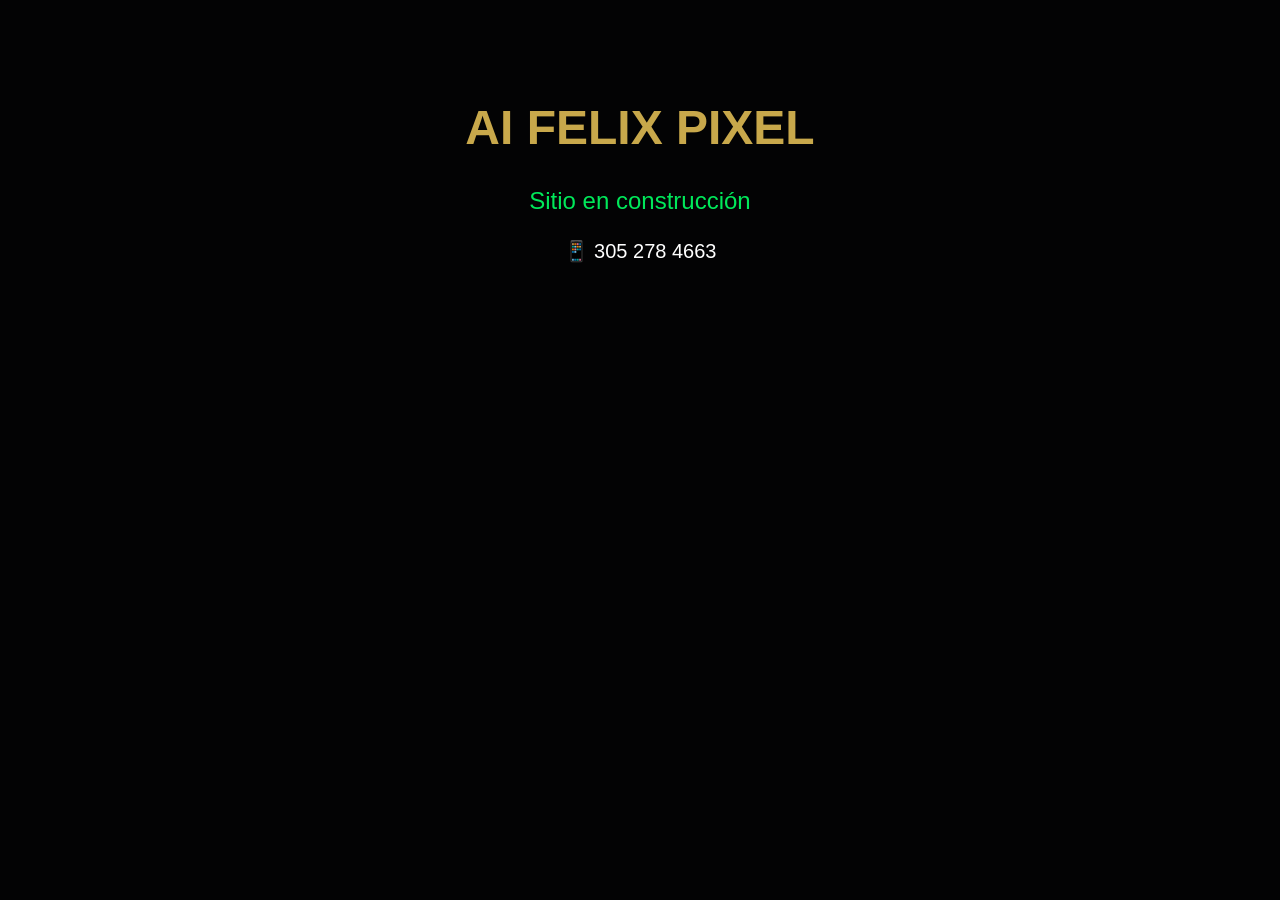
==== index.html @ 3e631751 "Update and rename README.md to index.html <!DOCTYPE html> <html lang="es"> <head> <meta charset="" ====
<!DOCTYPE html>
<html lang="es">
<head>
<meta charset="UTF-8">
<title>AI FELIX PIXEL</title>
</head>
<body style="background:#030304;color:white;font-family:sans-serif;text-align:center;padding:60px">
<h1 style="color:#C8A84B;font-size:48px">AI FELIX PIXEL</h1>
<p style="color:#00E85A;font-size:24px">Sitio en construcción</p>
<p style="color:white;font-size:20px">📱 305 278 4663</p>
</body>
</html>
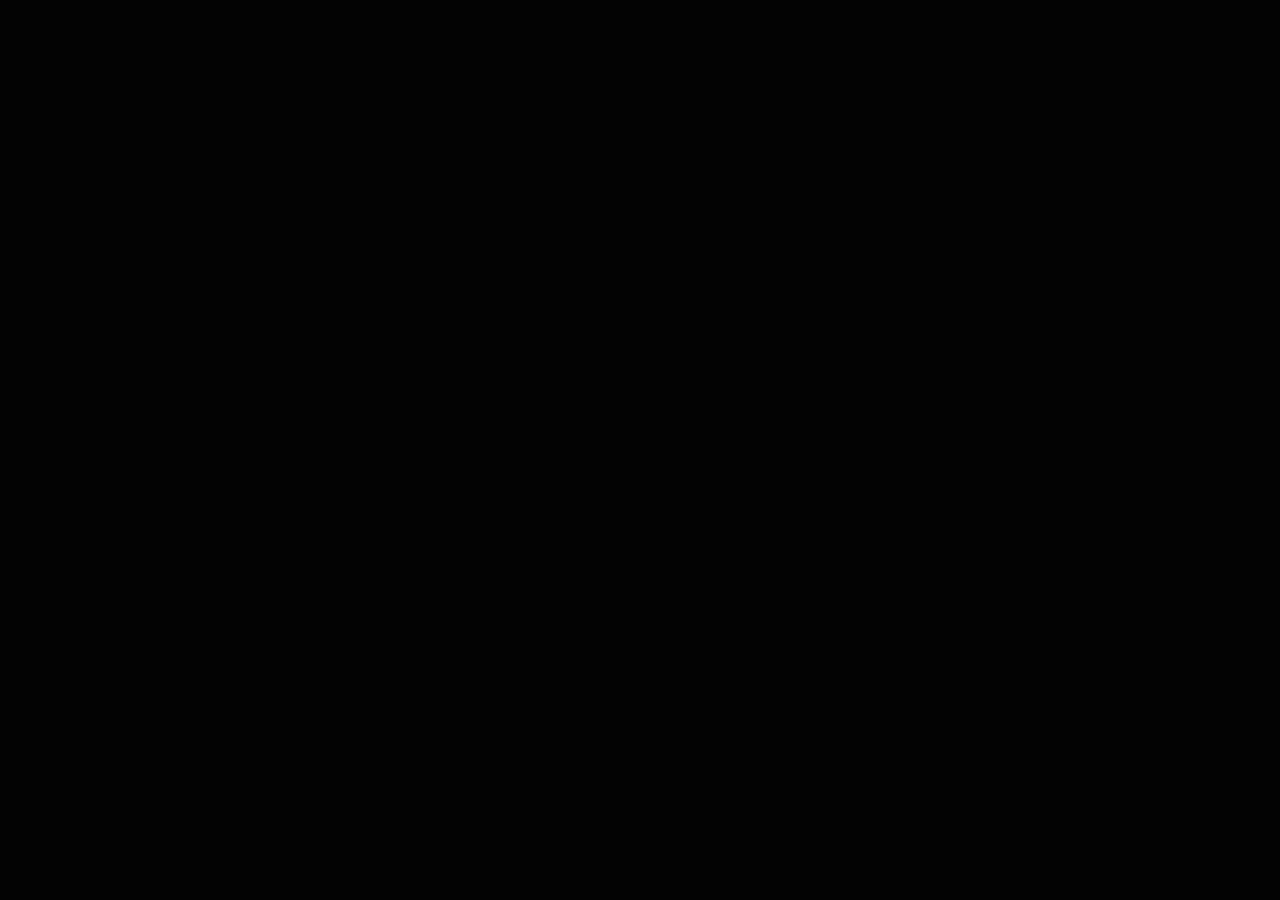
==== commit 78619616: "Update index.html <!DOCTYPE html><html lang="es"><head><meta charset="UTF-8"><meta name="viewport" c" ====
--- a/index.html
+++ b/index.html
@@ -1,12 +1 @@
-<!DOCTYPE html>
-<html lang="es">
-<head>
-<meta charset="UTF-8">
-<title>AI FELIX PIXEL</title>
-</head>
-<body style="background:#030304;color:white;font-family:sans-serif;text-align:center;padding:60px">
-<h1 style="color:#C8A84B;font-size:48px">AI FELIX PIXEL</h1>
-<p style="color:#00E85A;font-size:24px">Sitio en construcción</p>
-<p style="color:white;font-size:20px">📱 305 278 4663</p>
-</body>
-</html>
+<!DOCTYPE html><html lang="es"><head><meta charset="UTF-8"><meta name="viewport" content="width=device-width, initial-scale=1.0"><title>AI FELIX PIXEL — Publicidad & Marketing Digital con IA</title><link rel="preconnect" href="https://fonts.googleapis.com"><link href="https://fonts.googleapis.com/css2?family=Playfair+Display:ital,wght@0,400;0,700;0,900;1,400;1,900&family=Barlow:wght@100;200;300;400;500;600;700;800;900&family=Barlow+Condensed:wght@100;200;300;400;500;600;700;800;900&display=swap" rel="stylesheet"><style>/* ═══════════════════════════════════════════DESIGN SYSTEM — AI FELIX PIXELEstilo: Tesla/SpaceX brutal minimalismFuentes: Playfair Display + Barlow═══════════════════════════════════════════ */:root {--gold: #C8A84B;--gold-l: #E8C86A;--gold-p: #FFF0C0;--gold-d: #7A6020;--silver: #A8B4BC;--silver-l: #D8E0E8;--neon: #00E85A;--neon-d: #009938;--black: #030304;--dark: #07070A;--panel: #0C0C10;--white: #F2F0EC;--gray: #2A2A30;--gray-m: #484850;--gray-l: #7A7A84;--f-display: 'Playfair Display', Georgia, serif;--f-body: 'Barlow', sans-serif;--f-cond: 'Barlow Condensed', sans-serif;}/* ─ RESET ─ */*, *::before, *::after { margin:0; padding:0; box-sizing:border-box; }html { scroll-behavior:smooth; font-size:16px; }body {background: var(--black);color: var(--white);font-family: var(--f-body);font-weight: 300;line-height: 1.6;overflow-x: hidden;cursor: none;}/* ─ CUSTOM CURSOR ─ */#cur {width:10px; height:10px;background: var(--neon);border-radius:50%;position:fixed; top:0; left:0;pointer-events:none; z-index:9999;transform:translate(-50%,-50%);transition:transform .1s ease, width .2s, height .2s;mix-blend-mode:difference;}#cur-ring {width:38px; height:38px;border:1px solid rgba(200,168,75,0.5);border-radius:50%;position:fixed; top:0; left:0;pointer-events:none; z-index:9998;transform:translate(-50%,-50%);transition:all .18s ease;}body:hover #cur { width:10px; height:10px; }a:hover ~ #cur, button:hover ~ #cur { width:20px; height:20px; }/* ─ SCROLLBAR ─ */::-webkit-scrollbar { width:3px; }::-webkit-scrollbar-track { background:var(--black); }::-webkit-scrollbar-thumb { background:var(--gold); }/* ═══════════════════════════════NAVIGATION═══════════════════════════════ */nav {position:fixed; top:0; left:0; right:0; z-index:500;display:flex; justify-content:space-between; align-items:center;padding:28px 60px;transition:all .4s ease;}nav.scrolled {background:rgba(3,3,4,0.92);backdrop-filter:blur(20px);padding:18px 60px;border-bottom:1px solid rgba(200,168,75,0.1);}.nav-logo {display:flex; flex-direction:column; gap:2px;}.nav-logo-main {font-family: var(--f-display);font-weight:900; font-style:italic;font-size:20px; letter-spacing:0.04em;background: linear-gradient(135deg, var(--gold-p), var(--gold), var(--gold-l));-webkit-background-clip:text; -webkit-text-fill-color:transparent;background-clip:text; line-height:1;}.nav-logo-sub {font-family: var(--f-cond);font-size:8px; font-weight:600;color:var(--neon); letter-spacing:.55em;text-transform:uppercase;}.nav-links {display:flex; gap:48px; list-style:none;align-items:center;}.nav-links a {font-family: var(--f-cond);font-size:13px; font-weight:600;color:var(--silver); text-decoration:none;letter-spacing:.2em; text-transform:uppercase;transition:color .3s;position:relative;}.nav-links a::after {content:''; position:absolute;bottom:-4px; left:0; right:0; height:1px;background:var(--neon); transform:scaleX(0);transition:transform .3s ease;}.nav-links a:hover { color:var(--white); }.nav-links a:hover::after { transform:scaleX(1); }.nav-cta {background: linear-gradient(135deg, var(--gold), var(--gold-l));color:var(--black) !important;padding:10px 28px;font-weight:800 !important;transition:all .3s !important;clip-path:polygon(0 0,calc(100% - 10px) 0,100% 10px,100% 100%,10px 100%,0 calc(100% - 10px));}.nav-cta:hover {transform:translateY(-2px);box-shadow:0 8px 30px rgba(200,168,75,0.4);}.nav-cta::after { display:none !important; }.nav-menu-btn {display:none;background:none; border:none; cursor:none;flex-direction:column; gap:5px; padding:8px;}.nav-menu-btn span {display:block; width:24px; height:1px;background:var(--white); transition:all .3s;}/* Mobile nav */.mobile-nav {display:none; position:fixed;inset:0; background:rgba(3,3,4,0.98);backdrop-filter:blur(20px);z-index:490; flex-direction:column;align-items:center; justify-content:center; gap:40px;}.mobile-nav.open { display:flex; }.mobile-nav a {font-family: var(--f-display);font-size:clamp(28px,6vw,48px);font-weight:700; color:var(--white);text-decoration:none; transition:color .3s;}.mobile-nav a:hover { color:var(--gold-l); }/* ═══════════════════════════════HERO — FULL SCREEN IMPACT═══════════════════════════════ */.hero {height:100vh; min-height:700px;display:flex; align-items:center;position:relative; overflow:hidden;}/* Animated background layers */.hero-bg-grid {position:absolute; inset:0;background-image:linear-gradient(rgba(200,168,75,0.035) 1px,transparent 1px),linear-gradient(90deg,rgba(200,168,75,0.035) 1px,transparent 1px);background-size:72px 72px;animation:gridDrift 40s linear infinite;}@keyframes gridDrift {from { transform:translate(0,0); }to { transform:translate(72px,72px); }}.hero-radial {position:absolute; inset:0;background:radial-gradient(ellipse 120% 70% at 50% -10%,rgba(200,168,75,0.14) 0%,transparent 55%),radial-gradient(ellipse 80% 80% at 90% 90%,rgba(0,232,90,0.05) 0%,transparent 50%),radial-gradient(ellipse 60% 60% at 5% 60%,rgba(168,180,188,0.05) 0%,transparent 50%);}/* Floating orbs */.hero-orb {position:absolute;border-radius:50%;pointer-events:none;}.orb-1 {width:600px; height:600px;top:-200px; right:-100px;background:radial-gradient(circle,rgba(200,168,75,0.06),transparent 70%);animation:orbFloat1 12s ease-in-out infinite;}.orb-2 {width:400px; height:400px;bottom:-100px; left:-50px;background:radial-gradient(circle,rgba(0,232,90,0.05),transparent 70%);animation:orbFloat2 15s ease-in-out infinite;}@keyframes orbFloat1 {0%,100% { transform:translate(0,0) scale(1); }50% { transform:translate(-30px,30px) scale(1.05); }}@keyframes orbFloat2 {0%,100% { transform:translate(0,0) scale(1); }50% { transform:translate(20px,-20px) scale(0.95); }}/* Scan line effect */.hero-scan {position:absolute; inset:0;background:repeating-linear-gradient(0deg,transparent,transparent 3px,rgba(0,0,0,0.06) 3px,rgba(0,0,0,0.06) 4px);pointer-events:none;}.hero-content {position:relative; z-index:2;padding:0 60px;max-width:1400px; margin:0 auto; width:100%;}.hero-eyebrow {display:flex; align-items:center; gap:16px;margin-bottom:28px;animation:fadeUp .8s ease .2s both;}.hero-eyebrow-line {width:48px; height:1px; background:var(--neon);}.hero-eyebrow-text {font-family: var(--f-cond);font-size:12px; font-weight:700;color:var(--neon); letter-spacing:.55em;text-transform:uppercase;}.hero-title {font-family: var(--f-display);font-weight:900;font-size:clamp(58px,9vw,130px);line-height:.88; letter-spacing:-.02em;animation:fadeUp .8s ease .35s both;}.hero-title .line-gold {background:linear-gradient(135deg,var(--gold-p),var(--gold),var(--gold-l),var(--gold-p));-webkit-background-clip:text; -webkit-text-fill-color:transparent;background-clip:text; display:block; font-style:italic;}.hero-title .line-white { color:var(--white); display:block; }.hero-title .line-silver {background:linear-gradient(135deg,var(--silver-l),var(--silver));-webkit-background-clip:text; -webkit-text-fill-color:transparent;background-clip:text; display:block;font-size:.48em; font-style:normal;font-family: var(--f-cond);font-weight:300; letter-spacing:.15em;margin-top:12px;}.hero-desc {font-family: var(--f-body);font-size:clamp(16px,1.8vw,22px);font-weight:300; color:var(--silver);max-width:560px; line-height:1.65;margin:36px 0 48px;animation:fadeUp .8s ease .5s both;}.hero-desc strong { color:var(--white); font-weight:600; }.hero-actions {display:flex; gap:20px; align-items:center; flex-wrap:wrap;animation:fadeUp .8s ease .65s both;}.btn-primary {display:inline-flex; align-items:center; gap:10px;background:linear-gradient(135deg,var(--gold),var(--gold-l));color:var(--black); padding:18px 44px;font-family: var(--f-cond);font-weight:800; font-size:14px;letter-spacing:.25em; text-transform:uppercase;text-decoration:none; transition:all .3s;clip-path:polygon(0 0,calc(100% - 12px) 0,100% 12px,100% 100%,12px 100%,0 calc(100% - 12px));}.btn-primary:hover {transform:translateY(-3px);box-shadow:0 16px 48px rgba(200,168,75,0.45);}.btn-ghost {display:inline-flex; align-items:center; gap:10px;border:1px solid rgba(255,255,255,0.2);color:var(--white); padding:17px 40px;font-family: var(--f-cond);font-weight:600; font-size:14px;letter-spacing:.25em; text-transform:uppercase;text-decoration:none; transition:all .3s;background:rgba(255,255,255,0.02);}.btn-ghost:hover {border-color:var(--neon);color:var(--neon);background:rgba(0,232,90,0.05);}.hero-scroll {position:absolute; bottom:40px; left:60px; z-index:2;display:flex; flex-direction:column; align-items:flex-start; gap:12px;animation:fadeUp 1s ease 1s both;}.scroll-indicator {display:flex; align-items:center; gap:12px;}.scroll-line {width:60px; height:1px;background:linear-gradient(90deg,var(--gold),transparent);animation:scrollPulse 2s ease-in-out infinite;}@keyframes scrollPulse {0%,100% { opacity:1; }50% { opacity:0.3; }}.scroll-text {font-family: var(--f-cond);font-size:10px; font-weight:600;color:var(--gray-l); letter-spacing:.4em;text-transform:uppercase;}/* Hero right — floating stats */.hero-stats {position:absolute; right:60px; top:50%;transform:translateY(-50%);display:flex; flex-direction:column; gap:24px;z-index:2;animation:fadeLeft .8s ease .8s both;}@keyframes fadeLeft {from { opacity:0; transform:translateY(-50%) translateX(30px); }to { opacity:1; transform:translateY(-50%) translateX(0); }}.hero-stat {text-align:right; padding:16px 0;border-right:2px solid transparent;padding-right:24px;transition:border-color .3s;}.hero-stat:hover { border-right-color:var(--gold); }.hero-stat-num {font-family: var(--f-display);font-weight:700;font-size:clamp(28px,4vw,48px);line-height:1;background:linear-gradient(135deg,var(--gold-p),var(--gold));-webkit-background-clip:text; -webkit-text-fill-color:transparent;background-clip:text;}.hero-stat-label {font-family: var(--f-cond);font-size:10px; font-weight:600;color:var(--gray-l); letter-spacing:.3em;text-transform:uppercase; margin-top:4px;}@keyframes fadeUp {from { opacity:0; transform:translateY(40px); }to { opacity:1; transform:translateY(0); }}/* ═══════════════════════════════MARQUEE STRIP═══════════════════════════════ */.marquee-strip {border-top:1px solid rgba(200,168,75,0.1);border-bottom:1px solid rgba(200,168,75,0.1);background:rgba(200,168,75,0.03);padding:16px 0; overflow:hidden;}.marquee-track {display:flex; white-space:nowrap;animation:marquee 30s linear infinite;}.marquee-item {display:inline-flex; align-items:center; gap:20px;padding:0 36px;font-family: var(--f-cond);font-size:12px; font-weight:600;color:var(--silver); letter-spacing:.25em;text-transform:uppercase;}.marquee-dot {width:4px; height:4px; border-radius:50%;background:var(--neon);box-shadow:0 0 8px var(--neon);}@keyframes marquee {from { transform:translateX(0); }to { transform:translateX(-50%); }}/* ═══════════════════════════════SECTIONS — BASE STYLES═══════════════════════════════ */.section {padding:140px 60px;max-width:1400px; margin:0 auto;}.section-full {padding:140px 0;}.section-inner {max-width:1400px; margin:0 auto; padding:0 60px;}.section-label {display:flex; align-items:center; gap:16px;margin-bottom:24px;}.section-label-line { width:40px; height:1px; background:var(--neon); }.section-label-text {font-family: var(--f-cond);font-size:11px; font-weight:700;color:var(--neon); letter-spacing:.5em; text-transform:uppercase;}.section-title {font-family: var(--f-display);font-weight:900;font-size:clamp(40px,5.5vw,80px);line-height:.95; letter-spacing:-.02em;margin-bottom:24px;}.section-title .gold {background:linear-gradient(135deg,var(--gold-p),var(--gold));-webkit-background-clip:text; -webkit-text-fill-color:transparent;background-clip:text; font-style:italic;}.section-title .neon { color:var(--neon); }.section-desc {font-size:clamp(16px,1.6vw,20px);font-weight:300; color:var(--silver);max-width:560px; line-height:1.7;}/* Reveal animation */.reveal {opacity:0; transform:translateY(40px);transition:opacity .8s ease, transform .8s ease;}.reveal.visible { opacity:1; transform:translateY(0); }/* ═══════════════════════════════SECTION 1 — NOSOTROS / INTRO═══════════════════════════════ */.intro-section {background:var(--dark);border-top:1px solid rgba(200,168,75,0.08);border-bottom:1px solid rgba(200,168,75,0.08);}.intro-grid {display:grid; grid-template-columns:1fr 1fr; gap:100px;align-items:center;}.intro-left {}.intro-right {display:flex; flex-direction:column; gap:28px;}.intro-stat-card {padding:28px 32px;border:1px solid rgba(200,168,75,0.12);background:rgba(200,168,75,0.03);position:relative; overflow:hidden;transition:all .4s;}.intro-stat-card::before {content:'';position:absolute; top:0; left:0; right:0; height:1px;background:linear-gradient(90deg,transparent,var(--gold),transparent);opacity:0; transition:opacity .4s;}.intro-stat-card:hover { border-color:rgba(200,168,75,0.3); }.intro-stat-card:hover::before { opacity:1; }.intro-stat-num {font-family: var(--f-display);font-weight:700;font-size:clamp(36px,4vw,52px);line-height:1;background:linear-gradient(135deg,var(--gold-p),var(--gold));-webkit-background-clip:text; -webkit-text-fill-color:transparent;background-clip:text;}.intro-stat-label {font-family: var(--f-cond);font-size:13px; font-weight:600;color:var(--silver); letter-spacing:.2em;text-transform:uppercase; margin-top:6px;}.intro-stat-sub {font-size:14px; color:var(--gray-l);font-weight:300; margin-top:8px; line-height:1.5;}/* ═══════════════════════════════SECTION 2 — SERVICIOS═══════════════════════════════ */.services-section {}.services-header {display:grid; grid-template-columns:1fr 1fr;gap:80px; align-items:end; margin-bottom:80px;}.services-grid {display:grid;grid-template-columns:repeat(3,1fr);gap:1px;background:rgba(200,168,75,0.08);border:1px solid rgba(200,168,75,0.08);}.service-card {background:var(--black);padding:52px 44px;position:relative; overflow:hidden;transition:all .4s; cursor:default;}.service-card::before {content:'';position:absolute; inset:0;background:linear-gradient(135deg,rgba(200,168,75,0.06),transparent);opacity:0; transition:opacity .4s;}.service-card::after {content:'';position:absolute; top:0; left:0; right:0; height:2px;background:linear-gradient(90deg,var(--gold),var(--neon));transform:scaleX(0); transform-origin:left;transition:transform .4s ease;}.service-card:hover::before { opacity:1; }.service-card:hover::after { transform:scaleX(1); }.service-num {font-family: var(--f-cond);font-size:11px; font-weight:700;color:var(--neon); letter-spacing:.5em; margin-bottom:28px;}.service-icon {font-size:36px; display:block; margin-bottom:20px;transition:transform .4s;}.service-card:hover .service-icon { transform:scale(1.1) translateY(-4px); }.service-name {font-family: var(--f-cond);font-size:clamp(18px,2vw,22px); font-weight:800;letter-spacing:.08em; text-transform:uppercase;color:var(--white); margin-bottom:14px;}.service-desc {font-size:15px; font-weight:300;color:var(--silver); line-height:1.7;}.service-tools {display:flex; flex-wrap:wrap; gap:6px; margin-top:24px;}.tool-tag {font-family: var(--f-cond);font-size:9px; font-weight:700;color:var(--gold-l); letter-spacing:.2em;text-transform:uppercase; padding:3px 10px;border:1px solid rgba(200,168,75,0.2);background:rgba(200,168,75,0.05);}/* Full width service card */.service-card.wide {grid-column:span 3;display:grid; grid-template-columns:1fr 2fr;gap:60px; align-items:center;}/* ═══════════════════════════════SECTION 3 — GLOBAL LEARN SWIFT═══════════════════════════════ */.learn-section {background:var(--panel);border-top:1px solid rgba(0,232,90,0.08);border-bottom:1px solid rgba(0,232,90,0.08);}.learn-inner {display:grid; grid-template-columns:1fr 1fr; gap:100px; align-items:center;}.learn-right {}.learn-badge {display:inline-flex; align-items:center; gap:8px;background:rgba(0,232,90,0.07);border:1px solid rgba(0,232,90,0.25);padding:6px 20px; margin-bottom:32px;}.learn-badge-dot {width:7px; height:7px; border-radius:50%;background:var(--neon);box-shadow:0 0 12px var(--neon);animation:glowPulse 2s ease-in-out infinite alternate;}@keyframes glowPulse {from { box-shadow:0 0 6px var(--neon); }to { box-shadow:0 0 20px var(--neon),0 0 40px rgba(0,232,90,0.3); }}.learn-badge-text {font-family: var(--f-cond);font-size:10px; font-weight:700;color:var(--neon); letter-spacing:.45em; text-transform:uppercase;}.learn-courses {display:flex; flex-direction:column; gap:12px; margin-top:40px;}.course-row {display:flex; align-items:center; gap:20px;padding:18px 24px;border:1px solid rgba(255,255,255,0.05);background:rgba(255,255,255,0.02);transition:all .3s;cursor:default;}.course-row:hover {border-color:rgba(0,232,90,0.25);background:rgba(0,232,90,0.04);transform:translateX(6px);}.course-num {font-family: var(--f-cond);font-size:11px; font-weight:700;color:var(--neon); letter-spacing:.3em; min-width:32px;}.course-name {font-family: var(--f-cond);font-size:15px; font-weight:700;color:var(--white); letter-spacing:.05em;text-transform:uppercase; flex:1;}.course-arrow {color:var(--neon); font-size:14px;opacity:0; transition:opacity .3s, transform .3s;transform:translateX(-8px);}.course-row:hover .course-arrow {opacity:1; transform:translateX(0);}/* Visual orb for Learn section */.learn-visual {position:relative; height:500px;display:flex; align-items:center; justify-content:center;}.learn-orb {width:280px; height:280px; border-radius:50%;background:radial-gradient(circle at 40% 40%,rgba(0,232,90,0.25),rgba(0,232,90,0.05),transparent 70%);border:1px solid rgba(0,232,90,0.2);display:flex; align-items:center; justify-content:center;animation:orbPulse 6s ease-in-out infinite;position:relative;}.learn-orb::before {content:''; position:absolute; inset:-20px; border-radius:50%;border:1px solid rgba(0,232,90,0.1);animation:orbSpin 20s linear infinite;}.learn-orb::after {content:''; position:absolute; inset:-50px; border-radius:50%;border:1px solid rgba(0,232,90,0.05);animation:orbSpin 35s linear infinite reverse;}@keyframes orbPulse {0%,100% { transform:scale(1); }50% { transform:scale(1.04); }}@keyframes orbSpin {from { transform:rotate(0deg); }to { transform:rotate(360deg); }}.learn-orb-inner {text-align:center; position:relative; z-index:1;}.learn-orb-num {font-family: var(--f-display);font-size:64px; font-weight:900; line-height:1;color:var(--neon);}.learn-orb-label {font-family: var(--f-cond);font-size:11px; font-weight:700;color:var(--neon); letter-spacing:.4em;text-transform:uppercase; display:block; margin-top:4px;}/* Floating pills */.learn-pills { position:absolute; inset:0; pointer-events:none; }.lpill {position:absolute;background:rgba(0,232,90,0.08);border:1px solid rgba(0,232,90,0.2);padding:7px 16px;font-family: var(--f-cond);font-size:10px; font-weight:700;color:var(--neon); letter-spacing:.2em; text-transform:uppercase;animation:pillFloat var(--d,5s) ease-in-out infinite;animation-delay:var(--delay,0s);}.lpill:nth-child(1) { top:8%; left:0; --d:4.5s; --delay:0s; }.lpill:nth-child(2) { top:22%; right:0; --d:5.5s; --delay:.8s; }.lpill:nth-child(3) { top:52%; left:-8px; --d:6s; --delay:.3s; }.lpill:nth-child(4) { bottom:22%; right:-8px; --d:5s; --delay:1.2s; }.lpill:nth-child(5) { bottom:8%; left:18%; --d:4s; --delay:.6s; }@keyframes pillFloat {0%,100% { transform:translateY(0); }50% { transform:translateY(-10px); }}@keyframes orbSpin {from { transform:rotate(0deg); }to { transform:rotate(360deg); }}/* ═══════════════════════════════SECTION 4 — TECNOLOGÍAS / IA═══════════════════════════════ */.tech-section {}.tech-header {display:grid; grid-template-columns:1fr 1fr;gap:80px; align-items:end; margin-bo
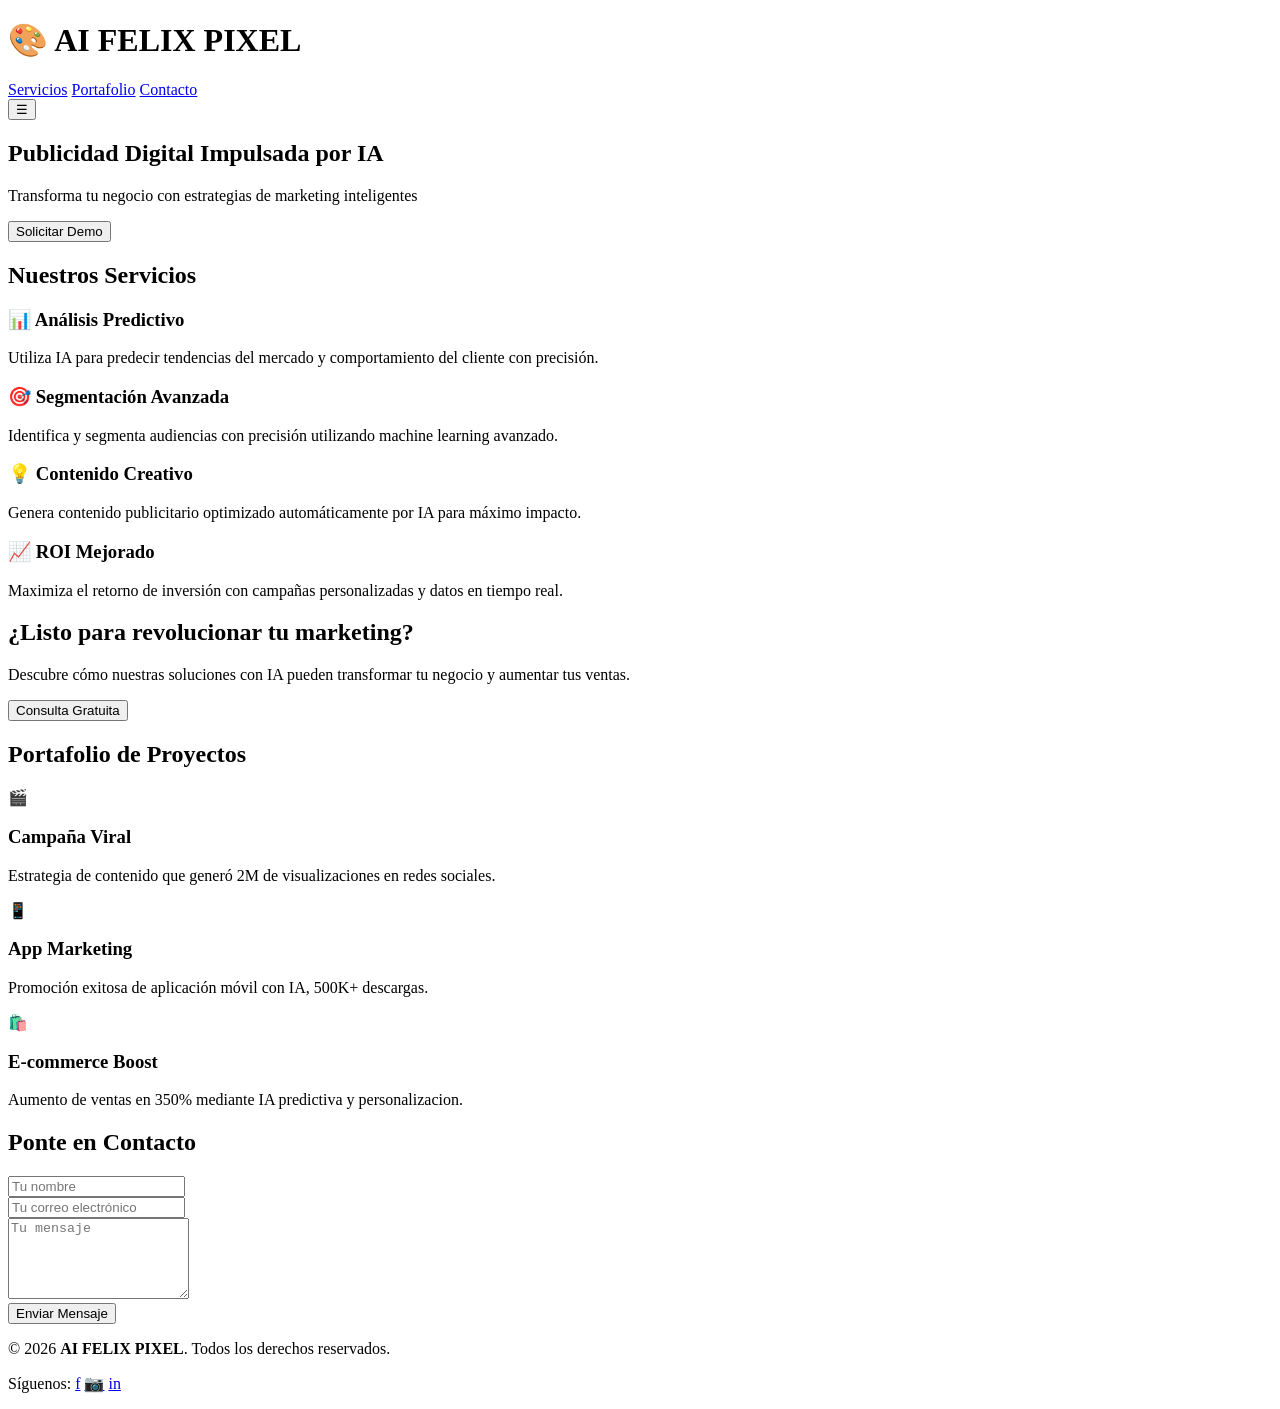
==== commit ba539335: "refactor: improve HTML structure and add metadata for SEO" ====
--- a/index.html
+++ b/index.html
@@ -1 +1,143 @@
-<!DOCTYPE html><html lang="es"><head><meta charset="UTF-8"><meta name="viewport" content="width=device-width, initial-scale=1.0"><title>AI FELIX PIXEL — Publicidad & Marketing Digital con IA</title><link rel="preconnect" href="https://fonts.googleapis.com"><link href="https://fonts.googleapis.com/css2?family=Playfair+Display:ital,wght@0,400;0,700;0,900;1,400;1,900&family=Barlow:wght@100;200;300;400;500;600;700;800;900&family=Barlow+Condensed:wght@100;200;300;400;500;600;700;800;900&display=swap" rel="stylesheet"><style>/* ═══════════════════════════════════════════DESIGN SYSTEM — AI FELIX PIXELEstilo: Tesla/SpaceX brutal minimalismFuentes: Playfair Display + Barlow═══════════════════════════════════════════ */:root {--gold: #C8A84B;--gold-l: #E8C86A;--gold-p: #FFF0C0;--gold-d: #7A6020;--silver: #A8B4BC;--silver-l: #D8E0E8;--neon: #00E85A;--neon-d: #009938;--black: #030304;--dark: #07070A;--panel: #0C0C10;--white: #F2F0EC;--gray: #2A2A30;--gray-m: #484850;--gray-l: #7A7A84;--f-display: 'Playfair Display', Georgia, serif;--f-body: 'Barlow', sans-serif;--f-cond: 'Barlow Condensed', sans-serif;}/* ─ RESET ─ */*, *::before, *::after { margin:0; padding:0; box-sizing:border-box; }html { scroll-behavior:smooth; font-size:16px; }body {background: var(--black);color: var(--white);font-family: var(--f-body);font-weight: 300;line-height: 1.6;overflow-x: hidden;cursor: none;}/* ─ CUSTOM CURSOR ─ */#cur {width:10px; height:10px;background: var(--neon);border-radius:50%;position:fixed; top:0; left:0;pointer-events:none; z-index:9999;transform:translate(-50%,-50%);transition:transform .1s ease, width .2s, height .2s;mix-blend-mode:difference;}#cur-ring {width:38px; height:38px;border:1px solid rgba(200,168,75,0.5);border-radius:50%;position:fixed; top:0; left:0;pointer-events:none; z-index:9998;transform:translate(-50%,-50%);transition:all .18s ease;}body:hover #cur { width:10px; height:10px; }a:hover ~ #cur, button:hover ~ #cur { width:20px; height:20px; }/* ─ SCROLLBAR ─ */::-webkit-scrollbar { width:3px; }::-webkit-scrollbar-track { background:var(--black); }::-webkit-scrollbar-thumb { background:var(--gold); }/* ═══════════════════════════════NAVIGATION═══════════════════════════════ */nav {position:fixed; top:0; left:0; right:0; z-index:500;display:flex; justify-content:space-between; align-items:center;padding:28px 60px;transition:all .4s ease;}nav.scrolled {background:rgba(3,3,4,0.92);backdrop-filter:blur(20px);padding:18px 60px;border-bottom:1px solid rgba(200,168,75,0.1);}.nav-logo {display:flex; flex-direction:column; gap:2px;}.nav-logo-main {font-family: var(--f-display);font-weight:900; font-style:italic;font-size:20px; letter-spacing:0.04em;background: linear-gradient(135deg, var(--gold-p), var(--gold), var(--gold-l));-webkit-background-clip:text; -webkit-text-fill-color:transparent;background-clip:text; line-height:1;}.nav-logo-sub {font-family: var(--f-cond);font-size:8px; font-weight:600;color:var(--neon); letter-spacing:.55em;text-transform:uppercase;}.nav-links {display:flex; gap:48px; list-style:none;align-items:center;}.nav-links a {font-family: var(--f-cond);font-size:13px; font-weight:600;color:var(--silver); text-decoration:none;letter-spacing:.2em; text-transform:uppercase;transition:color .3s;position:relative;}.nav-links a::after {content:''; position:absolute;bottom:-4px; left:0; right:0; height:1px;background:var(--neon); transform:scaleX(0);transition:transform .3s ease;}.nav-links a:hover { color:var(--white); }.nav-links a:hover::after { transform:scaleX(1); }.nav-cta {background: linear-gradient(135deg, var(--gold), var(--gold-l));color:var(--black) !important;padding:10px 28px;font-weight:800 !important;transition:all .3s !important;clip-path:polygon(0 0,calc(100% - 10px) 0,100% 10px,100% 100%,10px 100%,0 calc(100% - 10px));}.nav-cta:hover {transform:translateY(-2px);box-shadow:0 8px 30px rgba(200,168,75,0.4);}.nav-cta::after { display:none !important; }.nav-menu-btn {display:none;background:none; border:none; cursor:none;flex-direction:column; gap:5px; padding:8px;}.nav-menu-btn span {display:block; width:24px; height:1px;background:var(--white); transition:all .3s;}/* Mobile nav */.mobile-nav {display:none; position:fixed;inset:0; background:rgba(3,3,4,0.98);backdrop-filter:blur(20px);z-index:490; flex-direction:column;align-items:center; justify-content:center; gap:40px;}.mobile-nav.open { display:flex; }.mobile-nav a {font-family: var(--f-display);font-size:clamp(28px,6vw,48px);font-weight:700; color:var(--white);text-decoration:none; transition:color .3s;}.mobile-nav a:hover { color:var(--gold-l); }/* ═══════════════════════════════HERO — FULL SCREEN IMPACT═══════════════════════════════ */.hero {height:100vh; min-height:700px;display:flex; align-items:center;position:relative; overflow:hidden;}/* Animated background layers */.hero-bg-grid {position:absolute; inset:0;background-image:linear-gradient(rgba(200,168,75,0.035) 1px,transparent 1px),linear-gradient(90deg,rgba(200,168,75,0.035) 1px,transparent 1px);background-size:72px 72px;animation:gridDrift 40s linear infinite;}@keyframes gridDrift {from { transform:translate(0,0); }to { transform:translate(72px,72px); }}.hero-radial {position:absolute; inset:0;background:radial-gradient(ellipse 120% 70% at 50% -10%,rgba(200,168,75,0.14) 0%,transparent 55%),radial-gradient(ellipse 80% 80% at 90% 90%,rgba(0,232,90,0.05) 0%,transparent 50%),radial-gradient(ellipse 60% 60% at 5% 60%,rgba(168,180,188,0.05) 0%,transparent 50%);}/* Floating orbs */.hero-orb {position:absolute;border-radius:50%;pointer-events:none;}.orb-1 {width:600px; height:600px;top:-200px; right:-100px;background:radial-gradient(circle,rgba(200,168,75,0.06),transparent 70%);animation:orbFloat1 12s ease-in-out infinite;}.orb-2 {width:400px; height:400px;bottom:-100px; left:-50px;background:radial-gradient(circle,rgba(0,232,90,0.05),transparent 70%);animation:orbFloat2 15s ease-in-out infinite;}@keyframes orbFloat1 {0%,100% { transform:translate(0,0) scale(1); }50% { transform:translate(-30px,30px) scale(1.05); }}@keyframes orbFloat2 {0%,100% { transform:translate(0,0) scale(1); }50% { transform:translate(20px,-20px) scale(0.95); }}/* Scan line effect */.hero-scan {position:absolute; inset:0;background:repeating-linear-gradient(0deg,transparent,transparent 3px,rgba(0,0,0,0.06) 3px,rgba(0,0,0,0.06) 4px);pointer-events:none;}.hero-content {position:relative; z-index:2;padding:0 60px;max-width:1400px; margin:0 auto; width:100%;}.hero-eyebrow {display:flex; align-items:center; gap:16px;margin-bottom:28px;animation:fadeUp .8s ease .2s both;}.hero-eyebrow-line {width:48px; height:1px; background:var(--neon);}.hero-eyebrow-text {font-family: var(--f-cond);font-size:12px; font-weight:700;color:var(--neon); letter-spacing:.55em;text-transform:uppercase;}.hero-title {font-family: var(--f-display);font-weight:900;font-size:clamp(58px,9vw,130px);line-height:.88; letter-spacing:-.02em;animation:fadeUp .8s ease .35s both;}.hero-title .line-gold {background:linear-gradient(135deg,var(--gold-p),var(--gold),var(--gold-l),var(--gold-p));-webkit-background-clip:text; -webkit-text-fill-color:transparent;background-clip:text; display:block; font-style:italic;}.hero-title .line-white { color:var(--white); display:block; }.hero-title .line-silver {background:linear-gradient(135deg,var(--silver-l),var(--silver));-webkit-background-clip:text; -webkit-text-fill-color:transparent;background-clip:text; display:block;font-size:.48em; font-style:normal;font-family: var(--f-cond);font-weight:300; letter-spacing:.15em;margin-top:12px;}.hero-desc {font-family: var(--f-body);font-size:clamp(16px,1.8vw,22px);font-weight:300; color:var(--silver);max-width:560px; line-height:1.65;margin:36px 0 48px;animation:fadeUp .8s ease .5s both;}.hero-desc strong { color:var(--white); font-weight:600; }.hero-actions {display:flex; gap:20px; align-items:center; flex-wrap:wrap;animation:fadeUp .8s ease .65s both;}.btn-primary {display:inline-flex; align-items:center; gap:10px;background:linear-gradient(135deg,var(--gold),var(--gold-l));color:var(--black); padding:18px 44px;font-family: var(--f-cond);font-weight:800; font-size:14px;letter-spacing:.25em; text-transform:uppercase;text-decoration:none; transition:all .3s;clip-path:polygon(0 0,calc(100% - 12px) 0,100% 12px,100% 100%,12px 100%,0 calc(100% - 12px));}.btn-primary:hover {transform:translateY(-3px);box-shadow:0 16px 48px rgba(200,168,75,0.45);}.btn-ghost {display:inline-flex; align-items:center; gap:10px;border:1px solid rgba(255,255,255,0.2);color:var(--white); padding:17px 40px;font-family: var(--f-cond);font-weight:600; font-size:14px;letter-spacing:.25em; text-transform:uppercase;text-decoration:none; transition:all .3s;background:rgba(255,255,255,0.02);}.btn-ghost:hover {border-color:var(--neon);color:var(--neon);background:rgba(0,232,90,0.05);}.hero-scroll {position:absolute; bottom:40px; left:60px; z-index:2;display:flex; flex-direction:column; align-items:flex-start; gap:12px;animation:fadeUp 1s ease 1s both;}.scroll-indicator {display:flex; align-items:center; gap:12px;}.scroll-line {width:60px; height:1px;background:linear-gradient(90deg,var(--gold),transparent);animation:scrollPulse 2s ease-in-out infinite;}@keyframes scrollPulse {0%,100% { opacity:1; }50% { opacity:0.3; }}.scroll-text {font-family: var(--f-cond);font-size:10px; font-weight:600;color:var(--gray-l); letter-spacing:.4em;text-transform:uppercase;}/* Hero right — floating stats */.hero-stats {position:absolute; right:60px; top:50%;transform:translateY(-50%);display:flex; flex-direction:column; gap:24px;z-index:2;animation:fadeLeft .8s ease .8s both;}@keyframes fadeLeft {from { opacity:0; transform:translateY(-50%) translateX(30px); }to { opacity:1; transform:translateY(-50%) translateX(0); }}.hero-stat {text-align:right; padding:16px 0;border-right:2px solid transparent;padding-right:24px;transition:border-color .3s;}.hero-stat:hover { border-right-color:var(--gold); }.hero-stat-num {font-family: var(--f-display);font-weight:700;font-size:clamp(28px,4vw,48px);line-height:1;background:linear-gradient(135deg,var(--gold-p),var(--gold));-webkit-background-clip:text; -webkit-text-fill-color:transparent;background-clip:text;}.hero-stat-label {font-family: var(--f-cond);font-size:10px; font-weight:600;color:var(--gray-l); letter-spacing:.3em;text-transform:uppercase; margin-top:4px;}@keyframes fadeUp {from { opacity:0; transform:translateY(40px); }to { opacity:1; transform:translateY(0); }}/* ═══════════════════════════════MARQUEE STRIP═══════════════════════════════ */.marquee-strip {border-top:1px solid rgba(200,168,75,0.1);border-bottom:1px solid rgba(200,168,75,0.1);background:rgba(200,168,75,0.03);padding:16px 0; overflow:hidden;}.marquee-track {display:flex; white-space:nowrap;animation:marquee 30s linear infinite;}.marquee-item {display:inline-flex; align-items:center; gap:20px;padding:0 36px;font-family: var(--f-cond);font-size:12px; font-weight:600;color:var(--silver); letter-spacing:.25em;text-transform:uppercase;}.marquee-dot {width:4px; height:4px; border-radius:50%;background:var(--neon);box-shadow:0 0 8px var(--neon);}@keyframes marquee {from { transform:translateX(0); }to { transform:translateX(-50%); }}/* ═══════════════════════════════SECTIONS — BASE STYLES═══════════════════════════════ */.section {padding:140px 60px;max-width:1400px; margin:0 auto;}.section-full {padding:140px 0;}.section-inner {max-width:1400px; margin:0 auto; padding:0 60px;}.section-label {display:flex; align-items:center; gap:16px;margin-bottom:24px;}.section-label-line { width:40px; height:1px; background:var(--neon); }.section-label-text {font-family: var(--f-cond);font-size:11px; font-weight:700;color:var(--neon); letter-spacing:.5em; text-transform:uppercase;}.section-title {font-family: var(--f-display);font-weight:900;font-size:clamp(40px,5.5vw,80px);line-height:.95; letter-spacing:-.02em;margin-bottom:24px;}.section-title .gold {background:linear-gradient(135deg,var(--gold-p),var(--gold));-webkit-background-clip:text; -webkit-text-fill-color:transparent;background-clip:text; font-style:italic;}.section-title .neon { color:var(--neon); }.section-desc {font-size:clamp(16px,1.6vw,20px);font-weight:300; color:var(--silver);max-width:560px; line-height:1.7;}/* Reveal animation */.reveal {opacity:0; transform:translateY(40px);transition:opacity .8s ease, transform .8s ease;}.reveal.visible { opacity:1; transform:translateY(0); }/* ═══════════════════════════════SECTION 1 — NOSOTROS / INTRO═══════════════════════════════ */.intro-section {background:var(--dark);border-top:1px solid rgba(200,168,75,0.08);border-bottom:1px solid rgba(200,168,75,0.08);}.intro-grid {display:grid; grid-template-columns:1fr 1fr; gap:100px;align-items:center;}.intro-left {}.intro-right {display:flex; flex-direction:column; gap:28px;}.intro-stat-card {padding:28px 32px;border:1px solid rgba(200,168,75,0.12);background:rgba(200,168,75,0.03);position:relative; overflow:hidden;transition:all .4s;}.intro-stat-card::before {content:'';position:absolute; top:0; left:0; right:0; height:1px;background:linear-gradient(90deg,transparent,var(--gold),transparent);opacity:0; transition:opacity .4s;}.intro-stat-card:hover { border-color:rgba(200,168,75,0.3); }.intro-stat-card:hover::before { opacity:1; }.intro-stat-num {font-family: var(--f-display);font-weight:700;font-size:clamp(36px,4vw,52px);line-height:1;background:linear-gradient(135deg,var(--gold-p),var(--gold));-webkit-background-clip:text; -webkit-text-fill-color:transparent;background-clip:text;}.intro-stat-label {font-family: var(--f-cond);font-size:13px; font-weight:600;color:var(--silver); letter-spacing:.2em;text-transform:uppercase; margin-top:6px;}.intro-stat-sub {font-size:14px; color:var(--gray-l);font-weight:300; margin-top:8px; line-height:1.5;}/* ═══════════════════════════════SECTION 2 — SERVICIOS═══════════════════════════════ */.services-section {}.services-header {display:grid; grid-template-columns:1fr 1fr;gap:80px; align-items:end; margin-bottom:80px;}.services-grid {display:grid;grid-template-columns:repeat(3,1fr);gap:1px;background:rgba(200,168,75,0.08);border:1px solid rgba(200,168,75,0.08);}.service-card {background:var(--black);padding:52px 44px;position:relative; overflow:hidden;transition:all .4s; cursor:default;}.service-card::before {content:'';position:absolute; inset:0;background:linear-gradient(135deg,rgba(200,168,75,0.06),transparent);opacity:0; transition:opacity .4s;}.service-card::after {content:'';position:absolute; top:0; left:0; right:0; height:2px;background:linear-gradient(90deg,var(--gold),var(--neon));transform:scaleX(0); transform-origin:left;transition:transform .4s ease;}.service-card:hover::before { opacity:1; }.service-card:hover::after { transform:scaleX(1); }.service-num {font-family: var(--f-cond);font-size:11px; font-weight:700;color:var(--neon); letter-spacing:.5em; margin-bottom:28px;}.service-icon {font-size:36px; display:block; margin-bottom:20px;transition:transform .4s;}.service-card:hover .service-icon { transform:scale(1.1) translateY(-4px); }.service-name {font-family: var(--f-cond);font-size:clamp(18px,2vw,22px); font-weight:800;letter-spacing:.08em; text-transform:uppercase;color:var(--white); margin-bottom:14px;}.service-desc {font-size:15px; font-weight:300;color:var(--silver); line-height:1.7;}.service-tools {display:flex; flex-wrap:wrap; gap:6px; margin-top:24px;}.tool-tag {font-family: var(--f-cond);font-size:9px; font-weight:700;color:var(--gold-l); letter-spacing:.2em;text-transform:uppercase; padding:3px 10px;border:1px solid rgba(200,168,75,0.2);background:rgba(200,168,75,0.05);}/* Full width service card */.service-card.wide {grid-column:span 3;display:grid; grid-template-columns:1fr 2fr;gap:60px; align-items:center;}/* ═══════════════════════════════SECTION 3 — GLOBAL LEARN SWIFT═══════════════════════════════ */.learn-section {background:var(--panel);border-top:1px solid rgba(0,232,90,0.08);border-bottom:1px solid rgba(0,232,90,0.08);}.learn-inner {display:grid; grid-template-columns:1fr 1fr; gap:100px; align-items:center;}.learn-right {}.learn-badge {display:inline-flex; align-items:center; gap:8px;background:rgba(0,232,90,0.07);border:1px solid rgba(0,232,90,0.25);padding:6px 20px; margin-bottom:32px;}.learn-badge-dot {width:7px; height:7px; border-radius:50%;background:var(--neon);box-shadow:0 0 12px var(--neon);animation:glowPulse 2s ease-in-out infinite alternate;}@keyframes glowPulse {from { box-shadow:0 0 6px var(--neon); }to { box-shadow:0 0 20px var(--neon),0 0 40px rgba(0,232,90,0.3); }}.learn-badge-text {font-family: var(--f-cond);font-size:10px; font-weight:700;color:var(--neon); letter-spacing:.45em; text-transform:uppercase;}.learn-courses {display:flex; flex-direction:column; gap:12px; margin-top:40px;}.course-row {display:flex; align-items:center; gap:20px;padding:18px 24px;border:1px solid rgba(255,255,255,0.05);background:rgba(255,255,255,0.02);transition:all .3s;cursor:default;}.course-row:hover {border-color:rgba(0,232,90,0.25);background:rgba(0,232,90,0.04);transform:translateX(6px);}.course-num {font-family: var(--f-cond);font-size:11px; font-weight:700;color:var(--neon); letter-spacing:.3em; min-width:32px;}.course-name {font-family: var(--f-cond);font-size:15px; font-weight:700;color:var(--white); letter-spacing:.05em;text-transform:uppercase; flex:1;}.course-arrow {color:var(--neon); font-size:14px;opacity:0; transition:opacity .3s, transform .3s;transform:translateX(-8px);}.course-row:hover .course-arrow {opacity:1; transform:translateX(0);}/* Visual orb for Learn section */.learn-visual {position:relative; height:500px;display:flex; align-items:center; justify-content:center;}.learn-orb {width:280px; height:280px; border-radius:50%;background:radial-gradient(circle at 40% 40%,rgba(0,232,90,0.25),rgba(0,232,90,0.05),transparent 70%);border:1px solid rgba(0,232,90,0.2);display:flex; align-items:center; justify-content:center;animation:orbPulse 6s ease-in-out infinite;position:relative;}.learn-orb::before {content:''; position:absolute; inset:-20px; border-radius:50%;border:1px solid rgba(0,232,90,0.1);animation:orbSpin 20s linear infinite;}.learn-orb::after {content:''; position:absolute; inset:-50px; border-radius:50%;border:1px solid rgba(0,232,90,0.05);animation:orbSpin 35s linear infinite reverse;}@keyframes orbPulse {0%,100% { transform:scale(1); }50% { transform:scale(1.04); }}@keyframes orbSpin {from { transform:rotate(0deg); }to { transform:rotate(360deg); }}.learn-orb-inner {text-align:center; position:relative; z-index:1;}.learn-orb-num {font-family: var(--f-display);font-size:64px; font-weight:900; line-height:1;color:var(--neon);}.learn-orb-label {font-family: var(--f-cond);font-size:11px; font-weight:700;color:var(--neon); letter-spacing:.4em;text-transform:uppercase; display:block; margin-top:4px;}/* Floating pills */.learn-pills { position:absolute; inset:0; pointer-events:none; }.lpill {position:absolute;background:rgba(0,232,90,0.08);border:1px solid rgba(0,232,90,0.2);padding:7px 16px;font-family: var(--f-cond);font-size:10px; font-weight:700;color:var(--neon); letter-spacing:.2em; text-transform:uppercase;animation:pillFloat var(--d,5s) ease-in-out infinite;animation-delay:var(--delay,0s);}.lpill:nth-child(1) { top:8%; left:0; --d:4.5s; --delay:0s; }.lpill:nth-child(2) { top:22%; right:0; --d:5.5s; --delay:.8s; }.lpill:nth-child(3) { top:52%; left:-8px; --d:6s; --delay:.3s; }.lpill:nth-child(4) { bottom:22%; right:-8px; --d:5s; --delay:1.2s; }.lpill:nth-child(5) { bottom:8%; left:18%; --d:4s; --delay:.6s; }@keyframes pillFloat {0%,100% { transform:translateY(0); }50% { transform:translateY(-10px); }}@keyframes orbSpin {from { transform:rotate(0deg); }to { transform:rotate(360deg); }}/* ═══════════════════════════════SECTION 4 — TECNOLOGÍAS / IA═══════════════════════════════ */.tech-section {}.tech-header {display:grid; grid-template-columns:1fr 1fr;gap:80px; align-items:end; margin-bo
+<!DOCTYPE html>
+<html lang="es">
+<head>
+    <meta charset="UTF-8">
+    <meta name="viewport" content="width=device-width, initial-scale=1.0">
+    <meta name="description" content="AI FELIX PIXEL - Publicidad y Marketing Digital con Inteligencia Artificial. Transforma tu negocio con estrategias de marketing inteligentes">
+    <meta name="keywords" content="marketing digital, IA, publicidad, analytics, SEO">
+    <meta name="author" content="AI FELIX PIXEL">
+    <meta property="og:title" content="AI FELIX PIXEL — Publicidad & Marketing Digital con IA">
+    <meta property="og:description" content="Revoluciona tu marketing con soluciones impulsadas por IA">
+    <meta property="og:type" content="website">
+    <meta property="og:url" content="https://felipeVcreadorl.github.io/aifelixpixel/">
+    <meta name="theme-color" content="#2d0052">
+    <title>AI FELIX PIXEL — Publicidad & Marketing Digital con IA</title>
+    <link rel="icon" type="image/svg+xml" href="data:image/svg+xml,<svg xmlns='http://www.w3.org/2000/svg' viewBox='0 0 100 100'><rect fill='%23ff00ff' width='100' height='100' rx='10'/><text x='50' y='65' font-size='60' fill='%23fff' text-anchor='middle' font-weight='bold'>AI</text></svg>">
+    <link rel="stylesheet" href="styles.css">
+</head>
+<body>
+    <!-- HEADER -->
+    <header class="header">
+        <div class="container">
+            <div class="header__logo">
+                <h1>🎨 AI FELIX PIXEL</h1>
+            </div>
+            <nav class="header__nav">
+                <a href="#features" class="nav-link">Servicios</a>
+                <a href="#portfolio" class="nav-link">Portafolio</a>
+                <a href="#contact" class="nav-link">Contacto</a>
+            </nav>
+            <button class="menu-toggle" id="menuToggle">☰</button>
+        </div>
+    </header>
+
+    <!-- MAIN CONTENT -->
+    <main>
+        <!-- HERO SECTION -->
+        <section class="hero">
+            <div class="container">
+                <h2 class="hero__title">Publicidad Digital Impulsada por IA</h2>
+                <p class="hero__subtitle">Transforma tu negocio con estrategias de marketing inteligentes</p>
+                <button class="btn btn--primary" onclick="scrollToSection('contact')">Solicitar Demo</button>
+            </div>
+        </section>
+
+        <!-- FEATURES SECTION -->
+        <section id="features" class="features">
+            <div class="container">
+                <h2 class="section-title">Nuestros Servicios</h2>
+                <div class="features__grid">
+                    <div class="feature-card">
+                        <h3 class="feature-card__title">📊 Análisis Predictivo</h3>
+                        <p class="feature-card__description">Utiliza IA para predecir tendencias del mercado y comportamiento del cliente con precisión.</p>
+                    </div>
+                    <div class="feature-card">
+                        <h3 class="feature-card__title">🎯 Segmentación Avanzada</h3>
+                        <p class="feature-card__description">Identifica y segmenta audiencias con precisión utilizando machine learning avanzado.</p>
+                    </div>
+                    <div class="feature-card">
+                        <h3 class="feature-card__title">💡 Contenido Creativo</h3>
+                        <p class="feature-card__description">Genera contenido publicitario optimizado automáticamente por IA para máximo impacto.</p>
+                    </div>
+                    <div class="feature-card">
+                        <h3 class="feature-card__title">📈 ROI Mejorado</h3>
+                        <p class="feature-card__description">Maximiza el retorno de inversión con campañas personalizadas y datos en tiempo real.</p>
+                    </div>
+                </div>
+            </div>
+        </section>
+
+        <!-- CTA SECTION -->
+        <section class="cta">
+            <div class="container">
+                <h2>¿Listo para revolucionar tu marketing?</h2>
+                <p>Descubre cómo nuestras soluciones con IA pueden transformar tu negocio y aumentar tus ventas.</p>
+                <button class="btn btn--secondary" onclick="scrollToSection('contact')">Consulta Gratuita</button>
+            </div>
+        </section>
+
+        <!-- PORTFOLIO SECTION -->
+        <section id="portfolio" class="portfolio">
+            <div class="container">
+                <h2 class="section-title">Portafolio de Proyectos</h2>
+                <div class="portfolio__grid">
+                    <div class="project-card">
+                        <div class="project-card__image">🎬</div>
+                        <div class="project-card__content">
+                            <h3 class="project-card__title">Campaña Viral</h3>
+                            <p class="project-card__description">Estrategia de contenido que generó 2M de visualizaciones en redes sociales.</p>
+                        </div>
+                    </div>
+                    <div class="project-card">
+                        <div class="project-card__image">📱</div>
+                        <div class="project-card__content">
+                            <h3 class="project-card__title">App Marketing</h3>
+                            <p class="project-card__description">Promoción exitosa de aplicación móvil con IA, 500K+ descargas.</p>
+                        </div>
+                    </div>
+                    <div class="project-card">
+                        <div class="project-card__image">🛍️</div>
+                        <div class="project-card__content">
+                            <h3 class="project-card__title">E-commerce Boost</h3>
+                            <p class="project-card__description">Aumento de ventas en 350% mediante IA predictiva y personalizacion.</p>
+                        </div>
+                    </div>
+                </div>
+            </div>
+        </section>
+
+        <!-- CONTACT SECTION -->
+        <section id="contact" class="contact">
+            <div class="container">
+                <h2 class="section-title">Ponte en Contacto</h2>
+                <form class="contact__form" id="contactForm">
+                    <div class="form-group">
+                        <input type="text" placeholder="Tu nombre" required aria-label="Nombre">
+                    </div>
+                    <div class="form-group">
+                        <input type="email" placeholder="Tu correo electrónico" required aria-label="Correo">
+                    </div>
+                    <div class="form-group">
+                        <textarea placeholder="Tu mensaje" required aria-label="Mensaje" rows="5"></textarea>
+                    </div>
+                    <button type="submit" class="btn btn--primary">Enviar Mensaje</button>
+                </form>
+            </div>
+        </section>
+    </main>
+
+    <!-- FOOTER -->
+    <footer class="footer">
+        <div class="container">
+            <p>&copy; 2026 <strong>AI FELIX PIXEL</strong>. Todos los derechos reservados.</p>
+            <p class="footer__social">Síguenos: 
+                <a href="#" title="Facebook">f</a> 
+                <a href="#" title="Instagram">📷</a> 
+                <a href="#" title="LinkedIn">in</a>
+            </p>
+        </div>
+    </footer>
+
+    <script src="script.js"></script>
+</body>
+</html>
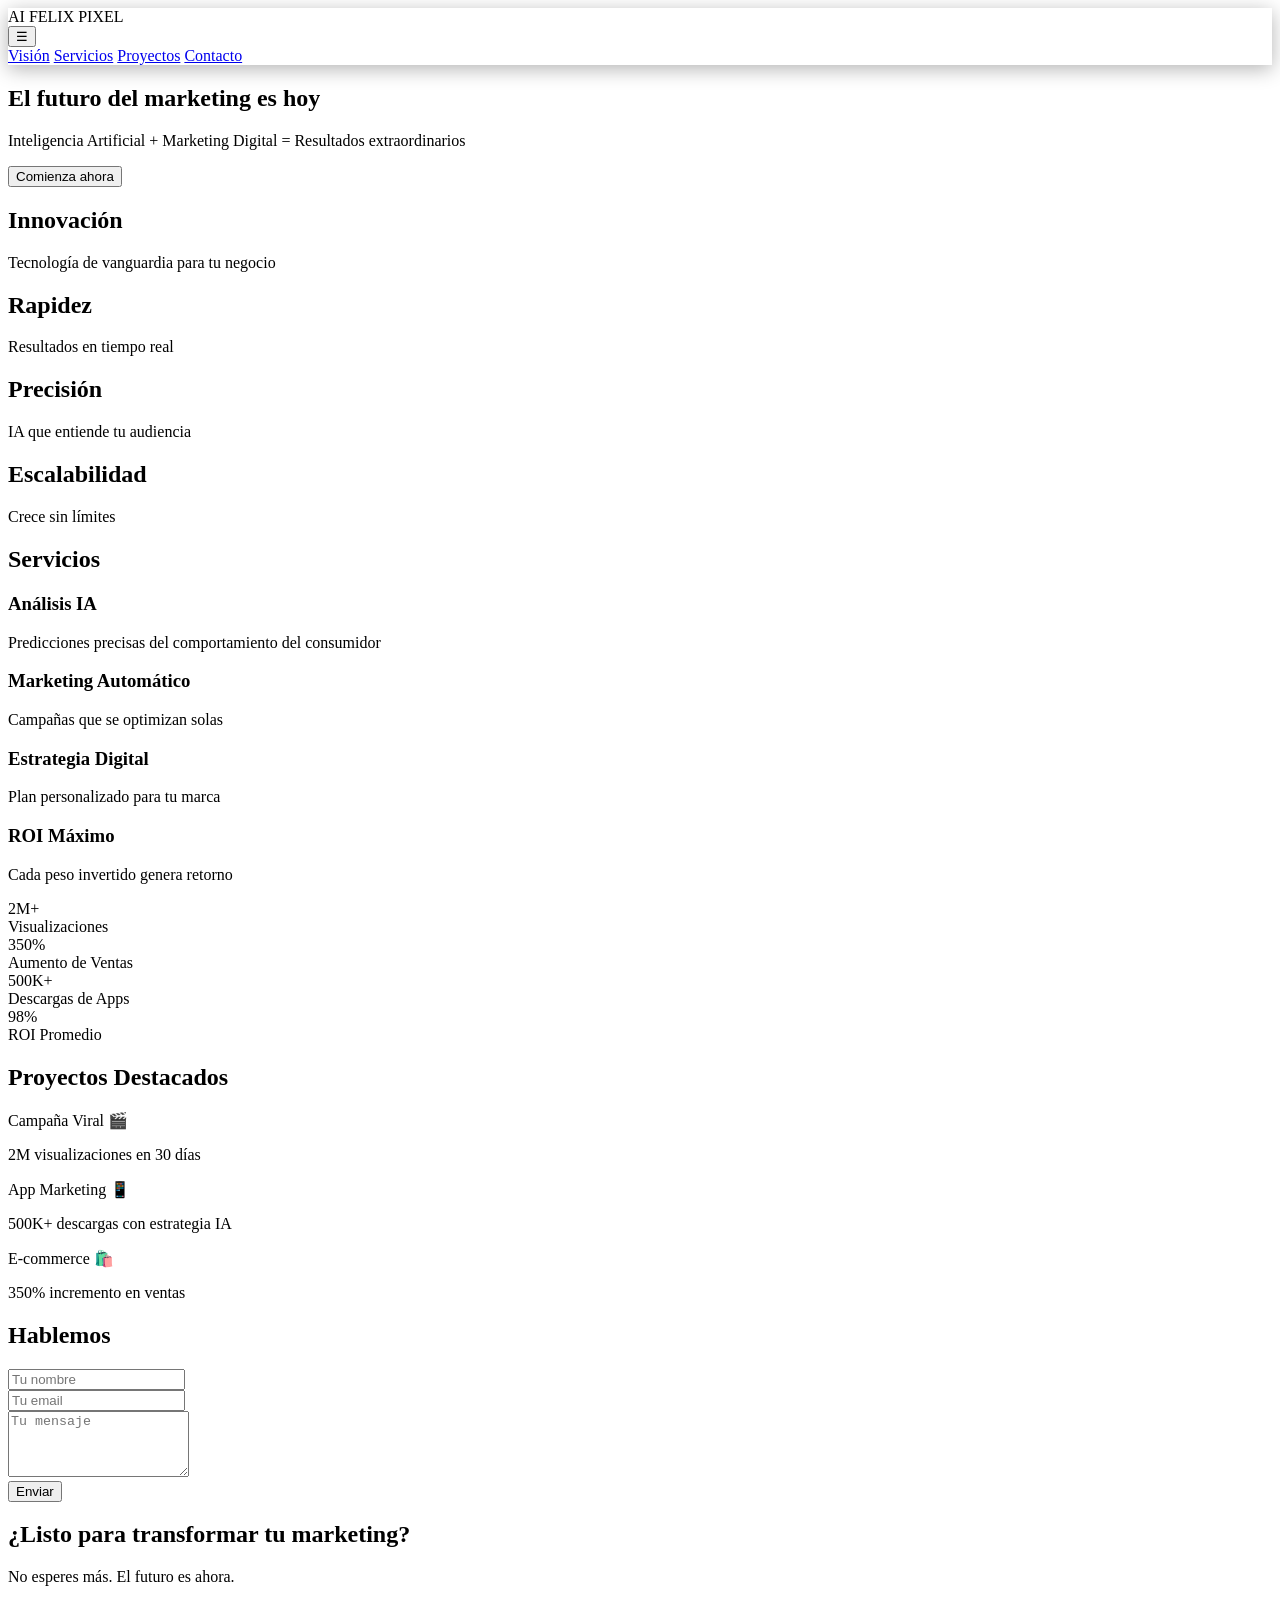
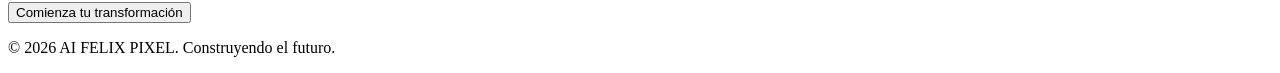
==== commit 9cec2c68: "refactor: redesign with Elon Musk style - minimalist and bold" ====
--- a/index.html
+++ b/index.html
@@ -3,104 +3,133 @@
 <head>
     <meta charset="UTF-8">
     <meta name="viewport" content="width=device-width, initial-scale=1.0">
-    <meta name="description" content="AI FELIX PIXEL - Publicidad y Marketing Digital con Inteligencia Artificial. Transforma tu negocio con estrategias de marketing inteligentes">
-    <meta name="keywords" content="marketing digital, IA, publicidad, analytics, SEO">
+    <meta name="description" content="AI FELIX PIXEL - Publicidad y Marketing Digital con IA. Transforma tu negocio con estrategias innovadoras.">
+    <meta name="keywords" content="marketing digital, IA, publicidad, analytics, estrategia digital">
     <meta name="author" content="AI FELIX PIXEL">
-    <meta property="og:title" content="AI FELIX PIXEL — Publicidad & Marketing Digital con IA">
+    <meta property="og:title" content="AI FELIX PIXEL — Publicidad & Marketing Digital">
     <meta property="og:description" content="Revoluciona tu marketing con soluciones impulsadas por IA">
     <meta property="og:type" content="website">
-    <meta property="og:url" content="https://felipeVcreadorl.github.io/aifelixpixel/">
-    <meta name="theme-color" content="#2d0052">
-    <title>AI FELIX PIXEL — Publicidad & Marketing Digital con IA</title>
-    <link rel="icon" type="image/svg+xml" href="data:image/svg+xml,<svg xmlns='http://www.w3.org/2000/svg' viewBox='0 0 100 100'><rect fill='%23ff00ff' width='100' height='100' rx='10'/><text x='50' y='65' font-size='60' fill='%23fff' text-anchor='middle' font-weight='bold'>AI</text></svg>">
+    <meta name="theme-color" content="#000000">
+    <title>AI FELIX PIXEL — Publicidad & Marketing Digital</title>
     <link rel="stylesheet" href="styles.css">
 </head>
 <body>
     <!-- HEADER -->
     <header class="header">
-        <div class="container">
-            <div class="header__logo">
-                <h1>🎨 AI FELIX PIXEL</h1>
-            </div>
-            <nav class="header__nav">
-                <a href="#features" class="nav-link">Servicios</a>
-                <a href="#portfolio" class="nav-link">Portafolio</a>
-                <a href="#contact" class="nav-link">Contacto</a>
-            </nav>
+        <div class="header__container">
+            <div class="logo">AI FELIX PIXEL</div>
             <button class="menu-toggle" id="menuToggle">☰</button>
         </div>
+        <nav class="nav" id="nav">
+            <a href="#vision" class="nav__link">Visión</a>
+            <a href="#services" class="nav__link">Servicios</a>
+            <a href="#projects" class="nav__link">Proyectos</a>
+            <a href="#contact" class="nav__link">Contacto</a>
+        </nav>
     </header>
 
-    <!-- MAIN CONTENT -->
     <main>
         <!-- HERO SECTION -->
         <section class="hero">
-            <div class="container">
-                <h2 class="hero__title">Publicidad Digital Impulsada por IA</h2>
-                <p class="hero__subtitle">Transforma tu negocio con estrategias de marketing inteligentes</p>
-                <button class="btn btn--primary" onclick="scrollToSection('contact')">Solicitar Demo</button>
+            <div class="hero__content">
+                <h1 class="hero__title">
+                    El futuro del marketing es hoy
+                </h1>
+                <p class="hero__subtitle">Inteligencia Artificial + Marketing Digital = Resultados extraordinarios</p>
+                <button class="btn btn--large" onclick="scrollToSection('contact')">Comienza ahora</button>
             </div>
+            <div class="hero__background"></div>
         </section>
 
-        <!-- FEATURES SECTION -->
-        <section id="features" class="features">
+        <!-- VISION SECTION -->
+        <section id="vision" class="vision">
             <div class="container">
-                <h2 class="section-title">Nuestros Servicios</h2>
-                <div class="features__grid">
-                    <div class="feature-card">
-                        <h3 class="feature-card__title">📊 Análisis Predictivo</h3>
-                        <p class="feature-card__description">Utiliza IA para predecir tendencias del mercado y comportamiento del cliente con precisión.</p>
+                <div class="vision__grid">
+                    <div class="vision__item">
+                        <h2>Innovación</h2>
+                        <p>Tecnología de vanguardia para tu negocio</p>
                     </div>
-                    <div class="feature-card">
-                        <h3 class="feature-card__title">🎯 Segmentación Avanzada</h3>
-                        <p class="feature-card__description">Identifica y segmenta audiencias con precisión utilizando machine learning avanzado.</p>
+                    <div class="vision__item">
+                        <h2>Rapidez</h2>
+                        <p>Resultados en tiempo real</p>
                     </div>
-                    <div class="feature-card">
-                        <h3 class="feature-card__title">💡 Contenido Creativo</h3>
-                        <p class="feature-card__description">Genera contenido publicitario optimizado automáticamente por IA para máximo impacto.</p>
+                    <div class="vision__item">
+                        <h2>Precisión</h2>
+                        <p>IA que entiende tu audiencia</p>
                     </div>
-                    <div class="feature-card">
-                        <h3 class="feature-card__title">📈 ROI Mejorado</h3>
-                        <p class="feature-card__description">Maximiza el retorno de inversión con campañas personalizadas y datos en tiempo real.</p>
+                    <div class="vision__item">
+                        <h2>Escalabilidad</h2>
+                        <p>Crece sin límites</p>
                     </div>
                 </div>
             </div>
         </section>
 
-        <!-- CTA SECTION -->
-        <section class="cta">
+        <!-- SERVICES SECTION -->
+        <section id="services" class="services">
             <div class="container">
-                <h2>¿Listo para revolucionar tu marketing?</h2>
-                <p>Descubre cómo nuestras soluciones con IA pueden transformar tu negocio y aumentar tus ventas.</p>
-                <button class="btn btn--secondary" onclick="scrollToSection('contact')">Consulta Gratuita</button>
+                <h2 class="section-title">Servicios</h2>
+                <div class="services__grid">
+                    <div class="service-card">
+                        <h3>Análisis IA</h3>
+                        <p>Predicciones precisas del comportamiento del consumidor</p>
+                    </div>
+                    <div class="service-card">
+                        <h3>Marketing Automático</h3>
+                        <p>Campañas que se optimizan solas</p>
+                    </div>
+                    <div class="service-card">
+                        <h3>Estrategia Digital</h3>
+                        <p>Plan personalizado para tu marca</p>
+                    </div>
+                    <div class="service-card">
+                        <h3>ROI Máximo</h3>
+                        <p>Cada peso invertido genera retorno</p>
+                    </div>
+                </div>
             </div>
         </section>
 
-        <!-- PORTFOLIO SECTION -->
-        <section id="portfolio" class="portfolio">
+        <!-- STATS SECTION -->
+        <section class="stats">
             <div class="container">
-                <h2 class="section-title">Portafolio de Proyectos</h2>
-                <div class="portfolio__grid">
-                    <div class="project-card">
-                        <div class="project-card__image">🎬</div>
-                        <div class="project-card__content">
-                            <h3 class="project-card__title">Campaña Viral</h3>
-                            <p class="project-card__description">Estrategia de contenido que generó 2M de visualizaciones en redes sociales.</p>
-                        </div>
+                <div class="stats__grid">
+                    <div class="stat-item">
+                        <div class="stat-value">2M+</div>
+                        <div class="stat-label">Visualizaciones</div>
                     </div>
-                    <div class="project-card">
-                        <div class="project-card__image">📱</div>
-                        <div class="project-card__content">
-                            <h3 class="project-card__title">App Marketing</h3>
-                            <p class="project-card__description">Promoción exitosa de aplicación móvil con IA, 500K+ descargas.</p>
-                        </div>
+                    <div class="stat-item">
+                        <div class="stat-value">350%</div>
+                        <div class="stat-label">Aumento de Ventas</div>
                     </div>
-                    <div class="project-card">
-                        <div class="project-card__image">🛍️</div>
-                        <div class="project-card__content">
-                            <h3 class="project-card__title">E-commerce Boost</h3>
-                            <p class="project-card__description">Aumento de ventas en 350% mediante IA predictiva y personalizacion.</p>
-                        </div>
+                    <div class="stat-item">
+                        <div class="stat-value">500K+</div>
+                        <div class="stat-label">Descargas de Apps</div>
+                    </div>
+                    <div class="stat-item">
+                        <div class="stat-value">98%</div>
+                        <div class="stat-label">ROI Promedio</div>
+                    </div>
+                </div>
+            </div>
+        </section>
+
+        <!-- PROJECTS SECTION -->
+        <section id="projects" class="projects">
+            <div class="container">
+                <h2 class="section-title">Proyectos Destacados</h2>
+                <div class="projects__grid">
+                    <div class="project">
+                        <div class="project__title">Campaña Viral 🎬</div>
+                        <p>2M visualizaciones en 30 días</p>
+                    </div>
+                    <div class="project">
+                        <div class="project__title">App Marketing 📱</div>
+                        <p>500K+ descargas con estrategia IA</p>
+                    </div>
+                    <div class="project">
+                        <div class="project__title">E-commerce 🛍️</div>
+                        <p>350% incremento en ventas</p>
                     </div>
                 </div>
             </div>
@@ -109,19 +138,28 @@
         <!-- CONTACT SECTION -->
         <section id="contact" class="contact">
             <div class="container">
-                <h2 class="section-title">Ponte en Contacto</h2>
+                <h2 class="section-title">Hablemos</h2>
                 <form class="contact__form" id="contactForm">
                     <div class="form-group">
-                        <input type="text" placeholder="Tu nombre" required aria-label="Nombre">
+                        <input type="text" placeholder="Tu nombre" required>
                     </div>
                     <div class="form-group">
-                        <input type="email" placeholder="Tu correo electrónico" required aria-label="Correo">
+                        <input type="email" placeholder="Tu email" required>
                     </div>
                     <div class="form-group">
-                        <textarea placeholder="Tu mensaje" required aria-label="Mensaje" rows="5"></textarea>
+                        <textarea placeholder="Tu mensaje" required rows="4"></textarea>
                     </div>
-                    <button type="submit" class="btn btn--primary">Enviar Mensaje</button>
+                    <button type="submit" class="btn btn--large">Enviar</button>
                 </form>
+            </div>
+        </section>
+
+        <!-- CTA FINAL -->
+        <section class="cta-final">
+            <div class="container">
+                <h2>¿Listo para transformar tu marketing?</h2>
+                <p>No esperes más. El futuro es ahora.</p>
+                <button class="btn btn--large" onclick="scrollToSection('contact')">Comienza tu transformación</button>
             </div>
         </section>
     </main>
@@ -129,12 +167,7 @@
     <!-- FOOTER -->
     <footer class="footer">
         <div class="container">
-            <p>&copy; 2026 <strong>AI FELIX PIXEL</strong>. Todos los derechos reservados.</p>
-            <p class="footer__social">Síguenos: 
-                <a href="#" title="Facebook">f</a> 
-                <a href="#" title="Instagram">📷</a> 
-                <a href="#" title="LinkedIn">in</a>
-            </p>
+            <p>&copy; 2026 AI FELIX PIXEL. Construyendo el futuro.</p>
         </div>
     </footer>
 
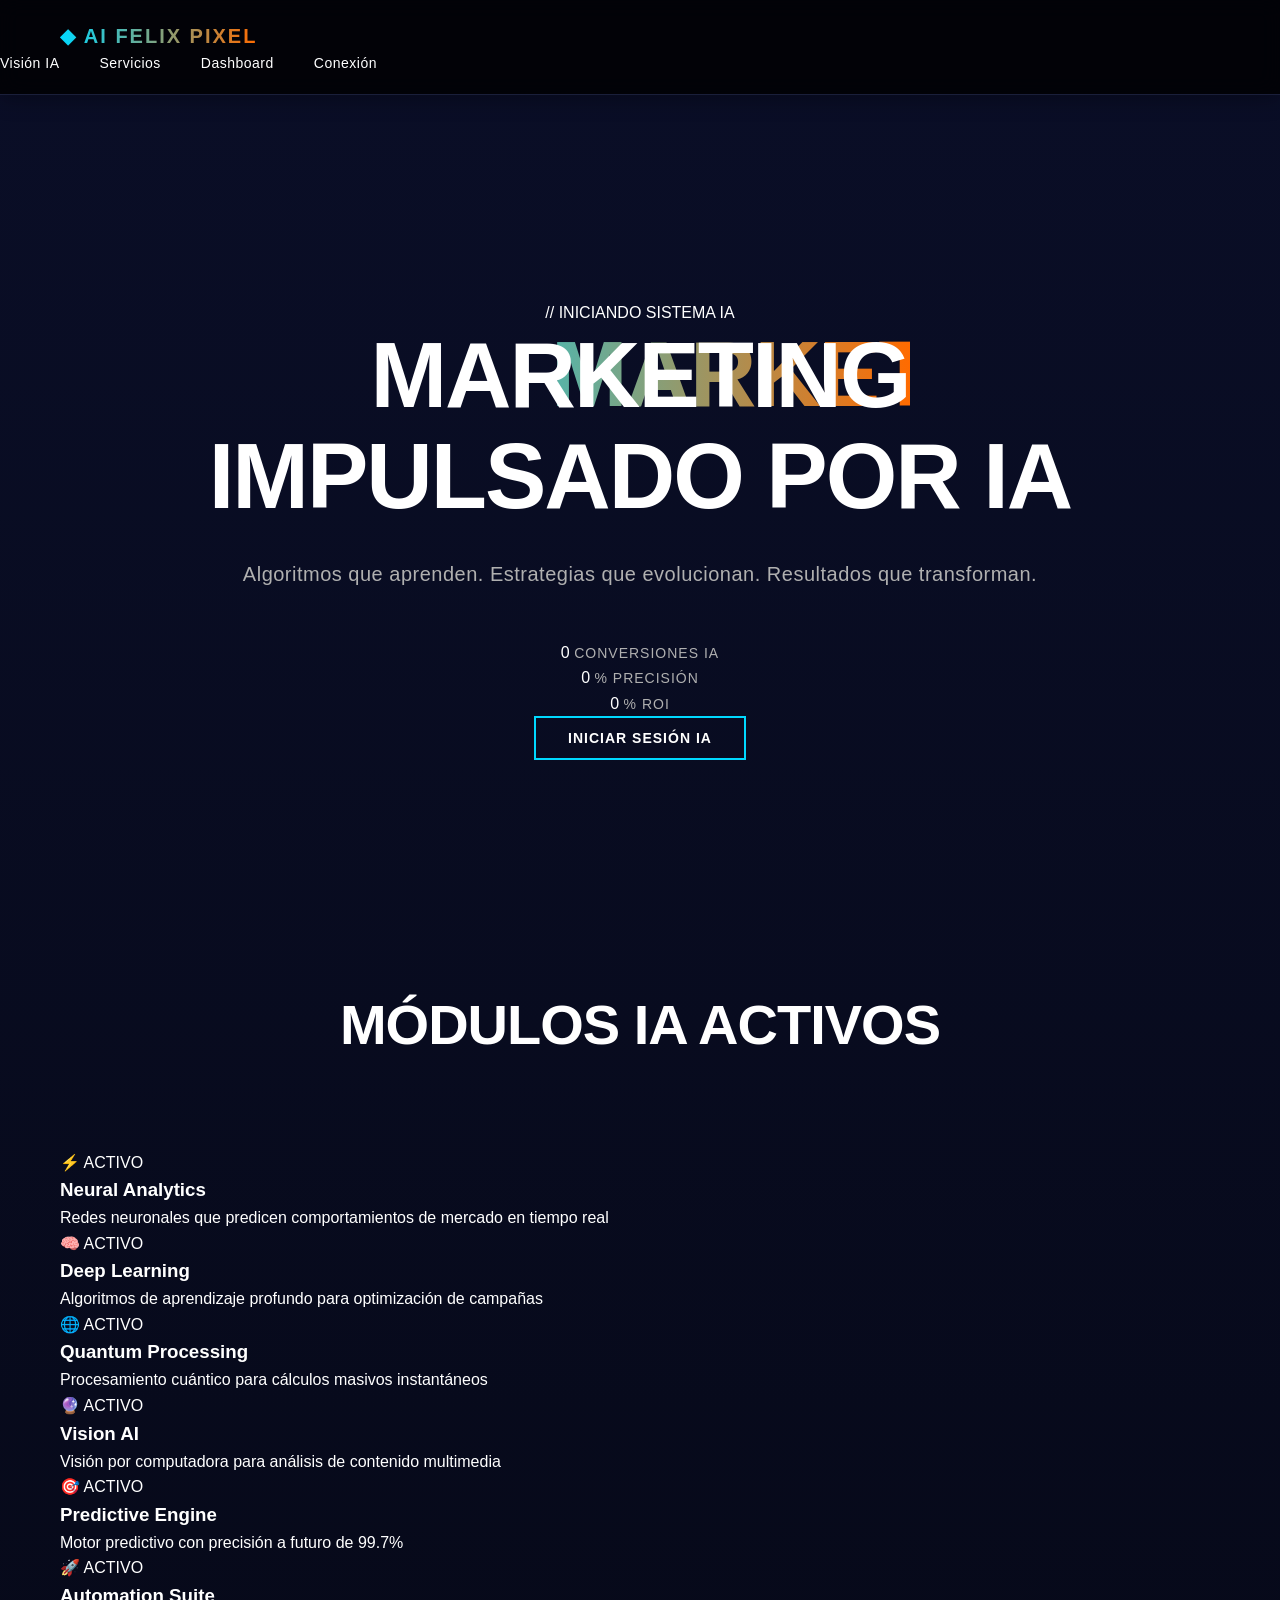
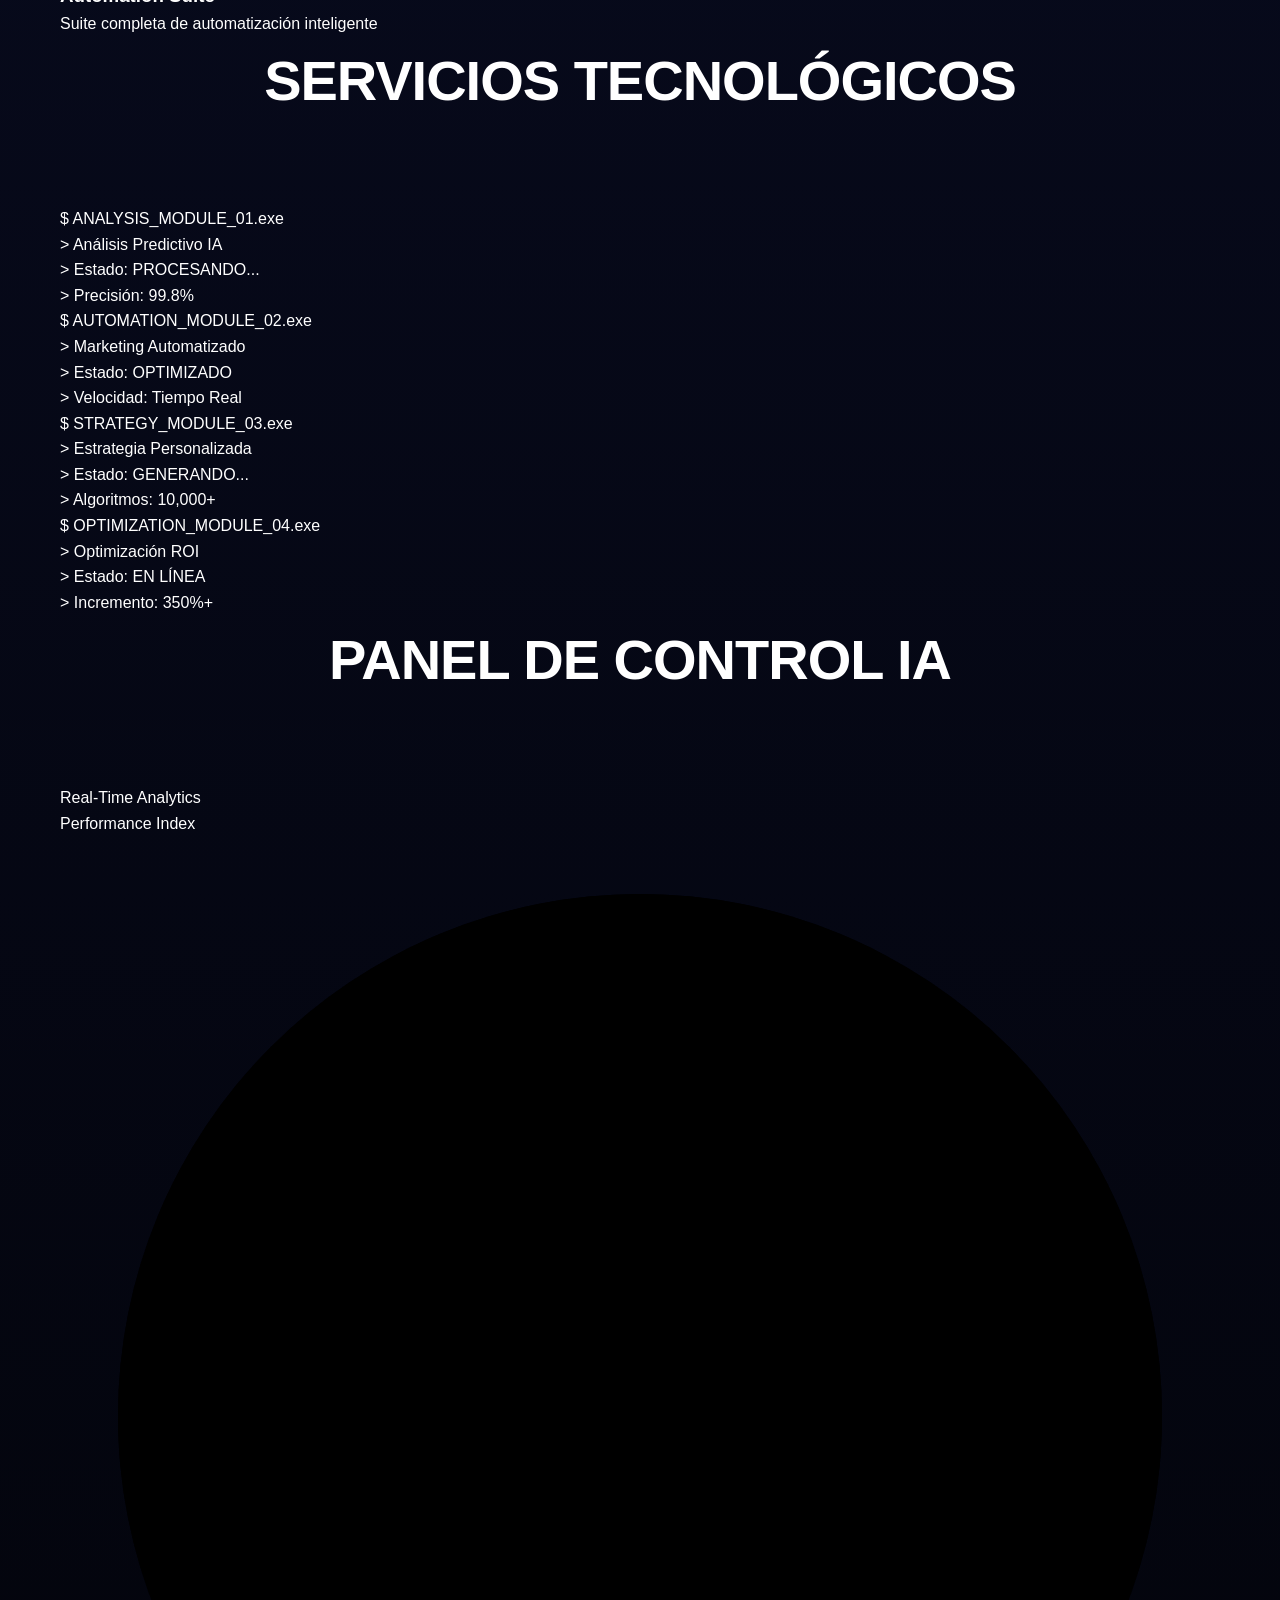
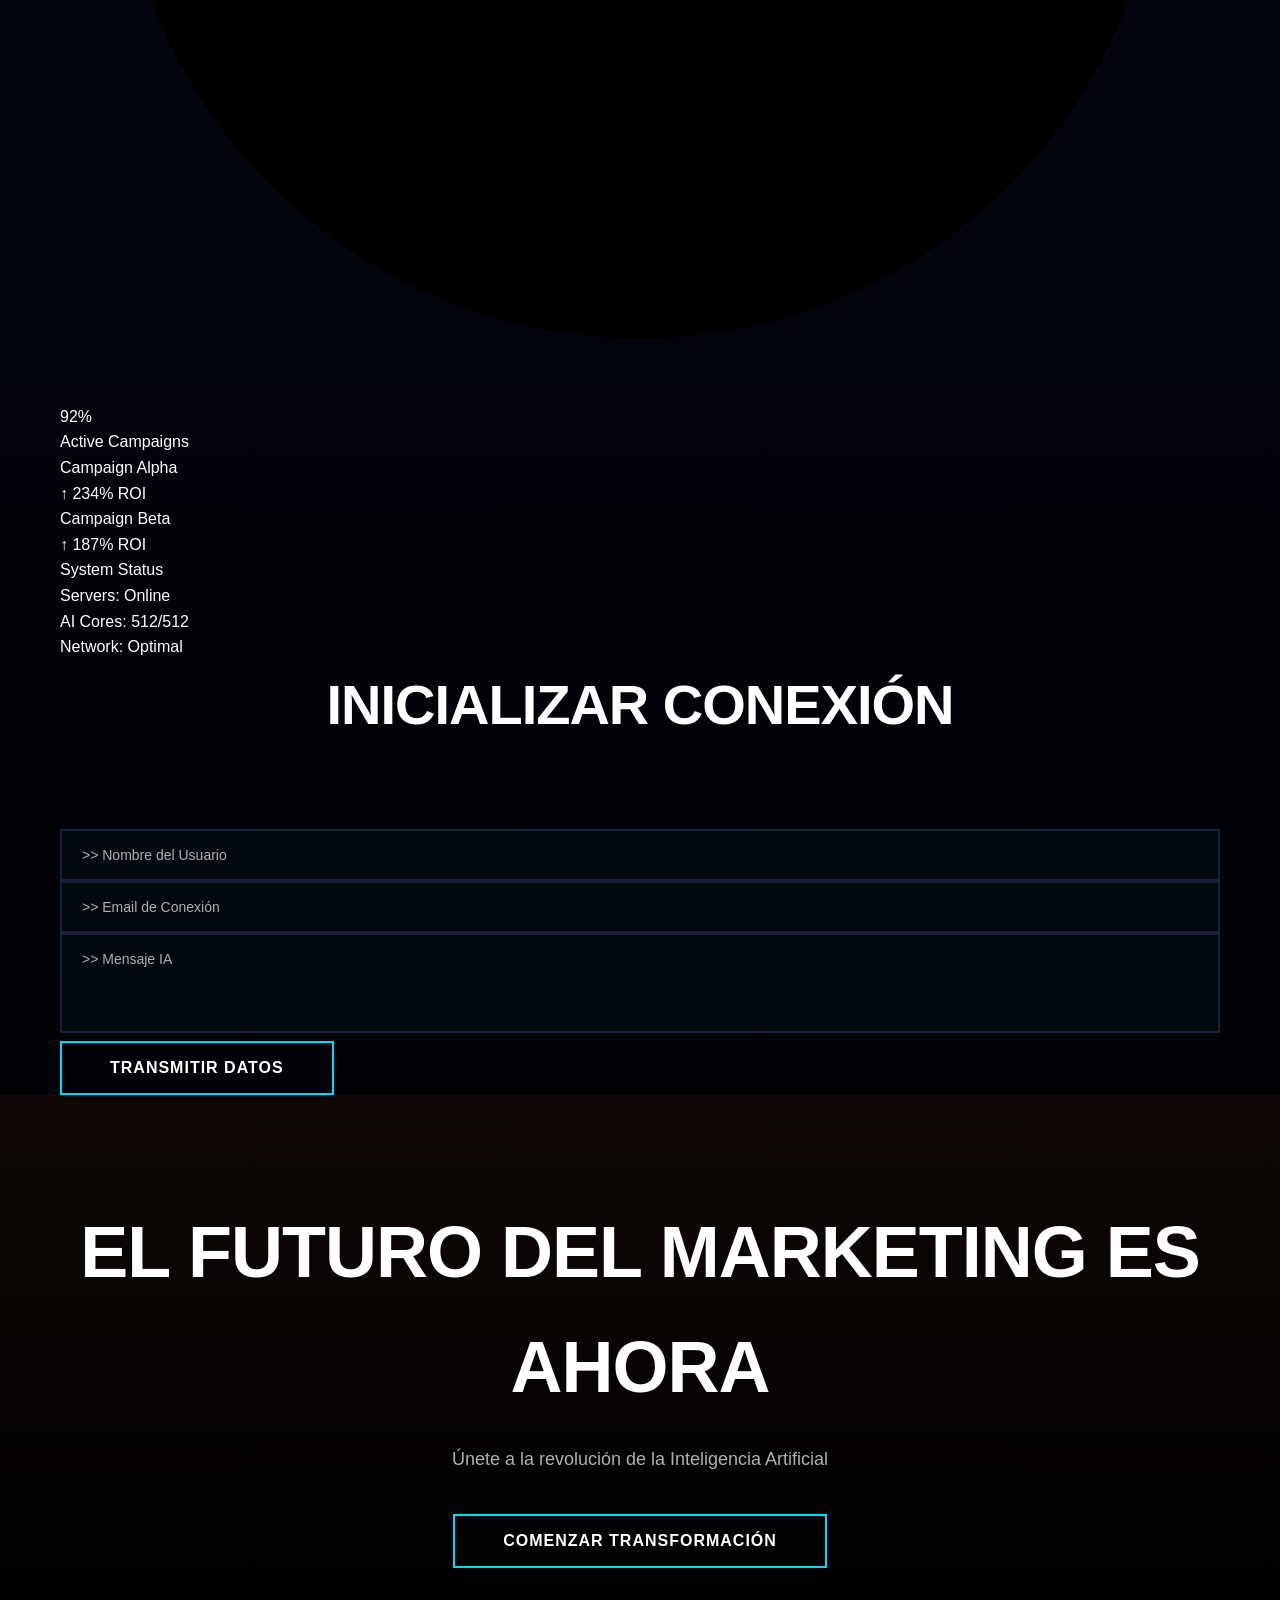
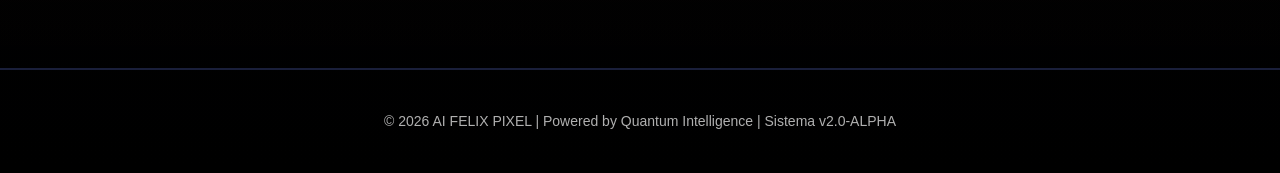
==== commit 2047b847: "refactor: create futuristic AI-powered platform design" ====
--- a/index.html
+++ b/index.html
@@ -3,153 +3,314 @@
 <head>
     <meta charset="UTF-8">
     <meta name="viewport" content="width=device-width, initial-scale=1.0">
-    <meta name="description" content="AI FELIX PIXEL - Publicidad y Marketing Digital con IA. Transforma tu negocio con estrategias innovadoras.">
-    <meta name="keywords" content="marketing digital, IA, publicidad, analytics, estrategia digital">
+    <meta name="description" content="AI FELIX PIXEL - Plataforma Futurista de Marketing Digital con IA. El futuro del marketing es ahora.">
+    <meta name="keywords" content="IA, marketing, futurista, tecnología, inteligencia artificial">
     <meta name="author" content="AI FELIX PIXEL">
-    <meta property="og:title" content="AI FELIX PIXEL — Publicidad & Marketing Digital">
-    <meta property="og:description" content="Revoluciona tu marketing con soluciones impulsadas por IA">
-    <meta property="og:type" content="website">
-    <meta name="theme-color" content="#000000">
-    <title>AI FELIX PIXEL — Publicidad & Marketing Digital</title>
+    <meta property="og:title" content="AI FELIX PIXEL — Plataforma Futurista">
+    <meta property="og:description" content="El futuro del marketing impulsado por IA">
+    <meta name="theme-color" content="#000">
+    <title>AI FELIX PIXEL — Plataforma Futurista</title>
     <link rel="stylesheet" href="styles.css">
 </head>
 <body>
+    <!-- PARTICLES BACKGROUND -->
+    <div class="particles" id="particles"></div>
+
     <!-- HEADER -->
     <header class="header">
         <div class="header__container">
-            <div class="logo">AI FELIX PIXEL</div>
+            <div class="logo">
+                <span class="logo__symbol">◆</span>
+                <span class="logo__text">AI FELIX PIXEL</span>
+            </div>
             <button class="menu-toggle" id="menuToggle">☰</button>
         </div>
         <nav class="nav" id="nav">
-            <a href="#vision" class="nav__link">Visión</a>
-            <a href="#services" class="nav__link">Servicios</a>
-            <a href="#projects" class="nav__link">Proyectos</a>
-            <a href="#contact" class="nav__link">Contacto</a>
+            <a href="#vision" class="nav__link nav__link--animated">Visión IA</a>
+            <a href="#services" class="nav__link nav__link--animated">Servicios</a>
+            <a href="#dashboard" class="nav__link nav__link--animated">Dashboard</a>
+            <a href="#contact" class="nav__link nav__link--animated">Conexión</a>
         </nav>
     </header>
 
     <main>
-        <!-- HERO SECTION -->
+        <!-- HERO SECTION CON HOLOGRAM -->
         <section class="hero">
+            <div class="hero__grid"></div>
             <div class="hero__content">
+                <div class="hero__label">// INICIANDO SISTEMA IA</div>
                 <h1 class="hero__title">
-                    El futuro del marketing es hoy
+                    <span class="glitch" data-text="MARKETING">MARKETING</span>
+                    <span class="hologram">IMPULSADO</span>
+                    <span class="glitch" data-text="POR IA">POR IA</span>
                 </h1>
-                <p class="hero__subtitle">Inteligencia Artificial + Marketing Digital = Resultados extraordinarios</p>
-                <button class="btn btn--large" onclick="scrollToSection('contact')">Comienza ahora</button>
-            </div>
-            <div class="hero__background"></div>
-        </section>
-
-        <!-- VISION SECTION -->
-        <section id="vision" class="vision">
-            <div class="container">
-                <div class="vision__grid">
-                    <div class="vision__item">
-                        <h2>Innovación</h2>
-                        <p>Tecnología de vanguardia para tu negocio</p>
-                    </div>
-                    <div class="vision__item">
-                        <h2>Rapidez</h2>
-                        <p>Resultados en tiempo real</p>
-                    </div>
-                    <div class="vision__item">
-                        <h2>Precisión</h2>
-                        <p>IA que entiende tu audiencia</p>
-                    </div>
-                    <div class="vision__item">
-                        <h2>Escalabilidad</h2>
-                        <p>Crece sin límites</p>
+                <p class="hero__subtitle">Algoritmos que aprenden. Estrategias que evolucionan. Resultados que transforman.</p>
+                
+                <div class="hero__stats">
+                    <div class="stat-box">
+                        <span class="stat-number" data-target="2000000">0</span>
+                        <span class="stat-label">Conversiones IA</span>
+                    </div>
+                    <div class="stat-box">
+                        <span class="stat-number" data-target="99">0</span>
+                        <span class="stat-label">% Precisión</span>
+                    </div>
+                    <div class="stat-box">
+                        <span class="stat-number" data-target="350">0</span>
+                        <span class="stat-label">% ROI</span>
+                    </div>
+                </div>
+
+                <button class="btn btn--neon" onclick="scrollToSection('contact')">
+                    <span class="btn__text">INICIAR SESIÓN IA</span>
+                    <span class="btn__glow"></span>
+                </button>
+            </div>
+
+            <!-- HOLOGRAM EFFECT -->
+            <div class="hologram-container">
+                <div class="hologram-box">
+                    <div class="hologram-inner">
+                        <div class="hologram-layer"></div>
+                        <div class="hologram-layer" style="animation-delay: 0.2s;"></div>
+                        <div class="hologram-layer" style="animation-delay: 0.4s;"></div>
+                    </div>
+                </div>
+            </div>
+        </section>
+
+        <!-- VISION AI SECTION -->
+        <section id="vision" class="vision-ai">
+            <div class="container">
+                <h2 class="section-title">MÓDULOS IA ACTIVOS</h2>
+                
+                <div class="vision-grid">
+                    <div class="ai-module" data-level="alpha">
+                        <div class="module-header">
+                            <span class="module-icon">⚡</span>
+                            <span class="module-status">ACTIVO</span>
+                        </div>
+                        <h3>Neural Analytics</h3>
+                        <p>Redes neuronales que predicen comportamientos de mercado en tiempo real</p>
+                        <div class="module-bar">
+                            <div class="module-fill" style="width: 95%"></div>
+                        </div>
+                    </div>
+
+                    <div class="ai-module" data-level="beta">
+                        <div class="module-header">
+                            <span class="module-icon">🧠</span>
+                            <span class="module-status">ACTIVO</span>
+                        </div>
+                        <h3>Deep Learning</h3>
+                        <p>Algoritmos de aprendizaje profundo para optimización de campañas</p>
+                        <div class="module-bar">
+                            <div class="module-fill" style="width: 98%"></div>
+                        </div>
+                    </div>
+
+                    <div class="ai-module" data-level="gamma">
+                        <div class="module-header">
+                            <span class="module-icon">🌐</span>
+                            <span class="module-status">ACTIVO</span>
+                        </div>
+                        <h3>Quantum Processing</h3>
+                        <p>Procesamiento cuántico para cálculos masivos instantáneos</p>
+                        <div class="module-bar">
+                            <div class="module-fill" style="width: 87%"></div>
+                        </div>
+                    </div>
+
+                    <div class="ai-module" data-level="delta">
+                        <div class="module-header">
+                            <span class="module-icon">🔮</span>
+                            <span class="module-status">ACTIVO</span>
+                        </div>
+                        <h3>Vision AI</h3>
+                        <p>Visión por computadora para análisis de contenido multimedia</p>
+                        <div class="module-bar">
+                            <div class="module-fill" style="width: 92%"></div>
+                        </div>
+                    </div>
+
+                    <div class="ai-module" data-level="epsilon">
+                        <div class="module-header">
+                            <span class="module-icon">🎯</span>
+                            <span class="module-status">ACTIVO</span>
+                        </div>
+                        <h3>Predictive Engine</h3>
+                        <p>Motor predictivo con precisión a futuro de 99.7%</p>
+                        <div class="module-bar">
+                            <div class="module-fill" style="width: 99%"></div>
+                        </div>
+                    </div>
+
+                    <div class="ai-module" data-level="zeta">
+                        <div class="module-header">
+                            <span class="module-icon">🚀</span>
+                            <span class="module-status">ACTIVO</span>
+                        </div>
+                        <h3>Automation Suite</h3>
+                        <p>Suite completa de automatización inteligente</p>
+                        <div class="module-bar">
+                            <div class="module-fill" style="width: 94%"></div>
+                        </div>
                     </div>
                 </div>
             </div>
         </section>
 
         <!-- SERVICES SECTION -->
-        <section id="services" class="services">
-            <div class="container">
-                <h2 class="section-title">Servicios</h2>
-                <div class="services__grid">
-                    <div class="service-card">
-                        <h3>Análisis IA</h3>
-                        <p>Predicciones precisas del comportamiento del consumidor</p>
-                    </div>
-                    <div class="service-card">
-                        <h3>Marketing Automático</h3>
-                        <p>Campañas que se optimizan solas</p>
-                    </div>
-                    <div class="service-card">
-                        <h3>Estrategia Digital</h3>
-                        <p>Plan personalizado para tu marca</p>
-                    </div>
-                    <div class="service-card">
-                        <h3>ROI Máximo</h3>
-                        <p>Cada peso invertido genera retorno</p>
-                    </div>
-                </div>
-            </div>
-        </section>
-
-        <!-- STATS SECTION -->
-        <section class="stats">
-            <div class="container">
-                <div class="stats__grid">
-                    <div class="stat-item">
-                        <div class="stat-value">2M+</div>
-                        <div class="stat-label">Visualizaciones</div>
-                    </div>
-                    <div class="stat-item">
-                        <div class="stat-value">350%</div>
-                        <div class="stat-label">Aumento de Ventas</div>
-                    </div>
-                    <div class="stat-item">
-                        <div class="stat-value">500K+</div>
-                        <div class="stat-label">Descargas de Apps</div>
-                    </div>
-                    <div class="stat-item">
-                        <div class="stat-value">98%</div>
-                        <div class="stat-label">ROI Promedio</div>
-                    </div>
-                </div>
-            </div>
-        </section>
-
-        <!-- PROJECTS SECTION -->
-        <section id="projects" class="projects">
-            <div class="container">
-                <h2 class="section-title">Proyectos Destacados</h2>
-                <div class="projects__grid">
-                    <div class="project">
-                        <div class="project__title">Campaña Viral 🎬</div>
-                        <p>2M visualizaciones en 30 días</p>
-                    </div>
-                    <div class="project">
-                        <div class="project__title">App Marketing 📱</div>
-                        <p>500K+ descargas con estrategia IA</p>
-                    </div>
-                    <div class="project">
-                        <div class="project__title">E-commerce 🛍️</div>
-                        <p>350% incremento en ventas</p>
+        <section id="services" class="services-futuristic">
+            <div class="container">
+                <h2 class="section-title">SERVICIOS TECNOLÓGICOS</h2>
+                
+                <div class="services-matrix">
+                    <div class="service-terminal">
+                        <div class="terminal-header">
+                            <span class="terminal-title">$ ANALYSIS_MODULE_01.exe</span>
+                            <span class="terminal-buttons"></span>
+                        </div>
+                        <div class="terminal-content">
+                            <p>> Análisis Predictivo IA</p>
+                            <p>> Estado: PROCESANDO...</p>
+                            <p class="text-neon">> Precisión: 99.8%</p>
+                        </div>
+                    </div>
+
+                    <div class="service-terminal">
+                        <div class="terminal-header">
+                            <span class="terminal-title">$ AUTOMATION_MODULE_02.exe</span>
+                            <span class="terminal-buttons"></span>
+                        </div>
+                        <div class="terminal-content">
+                            <p>> Marketing Automatizado</p>
+                            <p>> Estado: OPTIMIZADO</p>
+                            <p class="text-neon">> Velocidad: Tiempo Real</p>
+                        </div>
+                    </div>
+
+                    <div class="service-terminal">
+                        <div class="terminal-header">
+                            <span class="terminal-title">$ STRATEGY_MODULE_03.exe</span>
+                            <span class="terminal-buttons"></span>
+                        </div>
+                        <div class="terminal-content">
+                            <p>> Estrategia Personalizada</p>
+                            <p>> Estado: GENERANDO...</p>
+                            <p class="text-neon">> Algoritmos: 10,000+</p>
+                        </div>
+                    </div>
+
+                    <div class="service-terminal">
+                        <div class="terminal-header">
+                            <span class="terminal-title">$ OPTIMIZATION_MODULE_04.exe</span>
+                            <span class="terminal-buttons"></span>
+                        </div>
+                        <div class="terminal-content">
+                            <p>> Optimización ROI</p>
+                            <p>> Estado: EN LÍNEA</p>
+                            <p class="text-neon">> Incremento: 350%+</p>
+                        </div>
+                    </div>
+                </div>
+            </div>
+        </section>
+
+        <!-- DASHBOARD SECTION -->
+        <section id="dashboard" class="dashboard">
+            <div class="container">
+                <h2 class="section-title">PANEL DE CONTROL IA</h2>
+                
+                <div class="dashboard-grid">
+                    <div class="widget">
+                        <div class="widget__header">Real-Time Analytics</div>
+                        <div class="widget__chart">
+                            <div class="chart-bar" style="height: 60%"></div>
+                            <div class="chart-bar" style="height: 75%"></div>
+                            <div class="chart-bar" style="height: 45%"></div>
+                            <div class="chart-bar" style="height: 90%"></div>
+                            <div class="chart-bar" style="height: 70%"></div>
+                        </div>
+                    </div>
+
+                    <div class="widget">
+                        <div class="widget__header">Performance Index</div>
+                        <div class="circular-progress">
+                            <svg viewBox="0 0 100 100">
+                                <circle cx="50" cy="50" r="45" class="circle-bg"></circle>
+                                <circle cx="50" cy="50" r="45" class="circle-progress" style="--progress: 92"></circle>
+                            </svg>
+                            <div class="progress-text">92%</div>
+                        </div>
+                    </div>
+
+                    <div class="widget">
+                        <div class="widget__header">Active Campaigns</div>
+                        <div class="campaign-list">
+                            <div class="campaign-item">
+                                <div class="campaign-dot active"></div>
+                                <div class="campaign-info">
+                                    <div class="campaign-name">Campaign Alpha</div>
+                                    <div class="campaign-status">↑ 234% ROI</div>
+                                </div>
+                            </div>
+                            <div class="campaign-item">
+                                <div class="campaign-dot active"></div>
+                                <div class="campaign-info">
+                                    <div class="campaign-name">Campaign Beta</div>
+                                    <div class="campaign-status">↑ 187% ROI</div>
+                                </div>
+                            </div>
+                        </div>
+                    </div>
+
+                    <div class="widget">
+                        <div class="widget__header">System Status</div>
+                        <div class="status-items">
+                            <div class="status-item">
+                                <span class="status-dot online"></span>
+                                <span>Servers: Online</span>
+                            </div>
+                            <div class="status-item">
+                                <span class="status-dot online"></span>
+                                <span>AI Cores: 512/512</span>
+                            </div>
+                            <div class="status-item">
+                                <span class="status-dot online"></span>
+                                <span>Network: Optimal</span>
+                            </div>
+                        </div>
                     </div>
                 </div>
             </div>
         </section>
 
         <!-- CONTACT SECTION -->
-        <section id="contact" class="contact">
-            <div class="container">
-                <h2 class="section-title">Hablemos</h2>
-                <form class="contact__form" id="contactForm">
+        <section id="contact" class="contact-futuristic">
+            <div class="container">
+                <h2 class="section-title">INICIALIZAR CONEXIÓN</h2>
+                
+                <form class="contact-form" id="contactForm">
                     <div class="form-group">
-                        <input type="text" placeholder="Tu nombre" required>
-                    </div>
+                        <input type="text" placeholder=">> Nombre del Usuario" required>
+                        <span class="input-line"></span>
+                    </div>
+                    
                     <div class="form-group">
-                        <input type="email" placeholder="Tu email" required>
-                    </div>
+                        <input type="email" placeholder=">> Email de Conexión" required>
+                        <span class="input-line"></span>
+                    </div>
+                    
                     <div class="form-group">
-                        <textarea placeholder="Tu mensaje" required rows="4"></textarea>
-                    </div>
-                    <button type="submit" class="btn btn--large">Enviar</button>
+                        <textarea placeholder=">> Mensaje IA" required rows="4"></textarea>
+                        <span class="input-line"></span>
+                    </div>
+
+                    <button type="submit" class="btn btn--neon btn--large">
+                        <span class="btn__text">TRANSMITIR DATOS</span>
+                        <span class="btn__glow"></span>
+                    </button>
                 </form>
             </div>
         </section>
@@ -157,9 +318,12 @@
         <!-- CTA FINAL -->
         <section class="cta-final">
             <div class="container">
-                <h2>¿Listo para transformar tu marketing?</h2>
-                <p>No esperes más. El futuro es ahora.</p>
-                <button class="btn btn--large" onclick="scrollToSection('contact')">Comienza tu transformación</button>
+                <h2>EL FUTURO DEL MARKETING ES AHORA</h2>
+                <p>Únete a la revolución de la Inteligencia Artificial</p>
+                <button class="btn btn--neon btn--large" onclick="scrollToSection('contact')">
+                    <span class="btn__text">COMENZAR TRANSFORMACIÓN</span>
+                    <span class="btn__glow"></span>
+                </button>
             </div>
         </section>
     </main>
@@ -167,9 +331,12 @@
     <!-- FOOTER -->
     <footer class="footer">
         <div class="container">
-            <p>&copy; 2026 AI FELIX PIXEL. Construyendo el futuro.</p>
+            <p>© 2026 AI FELIX PIXEL | Powered by Quantum Intelligence | Sistema v2.0-ALPHA</p>
         </div>
     </footer>
+
+    <!-- CURSOR CUSTOM -->
+    <div class="cursor" id="cursor"></div>
 
     <script src="script.js"></script>
 </body>
--- a/styles.css
+++ b/styles.css
@@ -0,0 +1,534 @@
+/* ===== ELON MUSK STYLE: MINIMALIST + BOLD ===== */
+
+:root {
+    --bg-dark: #0a0e27;
+    --bg-darker: #000000;
+    --text-primary: #ffffff;
+    --text-secondary: #b0b0b0;
+    --accent: #00d9ff;
+    --accent-alt: #ff6b00;
+    --border-color: #1a1f3a;
+    --transition: 0.3s ease;
+}
+
+* {
+    margin: 0;
+    padding: 0;
+    box-sizing: border-box;
+}
+
+html {
+    scroll-behavior: smooth;
+}
+
+body {
+    font-family: -apple-system, BlinkMacSystemFont, 'Segoe UI', 'Roboto', sans-serif;
+    background: linear-gradient(180deg, var(--bg-dark) 0%, var(--bg-darker) 100%);
+    color: var(--text-primary);
+    line-height: 1.6;
+    overflow-x: hidden;
+}
+
+.container {
+    max-width: 1200px;
+    margin: 0 auto;
+    padding: 0 20px;
+}
+
+/* ===== HEADER ===== */
+.header {
+    position: fixed;
+    top: 0;
+    width: 100%;
+    z-index: 1000;
+    background: rgba(0, 0, 0, 0.8);
+    backdrop-filter: blur(10px);
+    border-bottom: 1px solid var(--border-color);
+    padding: 20px 0;
+}
+
+.header__container {
+    max-width: 1200px;
+    margin: 0 auto;
+    padding: 0 20px;
+    display: flex;
+    justify-content: space-between;
+    align-items: center;
+}
+
+.logo {
+    font-size: 20px;
+    font-weight: 900;
+    letter-spacing: 2px;
+    background: linear-gradient(90deg, var(--accent), var(--accent-alt));
+    -webkit-background-clip: text;
+    -webkit-text-fill-color: transparent;
+    background-clip: text;
+}
+
+.nav {
+    display: flex;
+    gap: 40px;
+    align-items: center;
+}
+
+.nav__link {
+    color: var(--text-primary);
+    text-decoration: none;
+    font-weight: 500;
+    font-size: 14px;
+    letter-spacing: 0.5px;
+    transition: color var(--transition);
+}
+
+.nav__link:hover {
+    color: var(--accent);
+}
+
+.menu-toggle {
+    display: none;
+    background: none;
+    border: none;
+    color: var(--text-primary);
+    font-size: 24px;
+    cursor: pointer;
+}
+
+/* ===== BUTTONS ===== */
+.btn {
+    border: 2px solid var(--accent);
+    background: transparent;
+    color: var(--text-primary);
+    padding: 12px 32px;
+    border-radius: 0;
+    cursor: pointer;
+    font-weight: 700;
+    letter-spacing: 1px;
+    transition: all var(--transition);
+    text-decoration: none;
+    display: inline-block;
+    text-align: center;
+    font-size: 14px;
+    text-transform: uppercase;
+}
+
+.btn:hover {
+    background: var(--accent);
+    color: #000;
+    transform: scale(1.02);
+}
+
+.btn--large {
+    padding: 16px 48px;
+    font-size: 16px;
+}
+
+/* ===== HERO SECTION ===== */
+.hero {
+    margin-top: 80px;
+    padding: 120px 20px;
+    min-height: 100vh;
+    display: flex;
+    align-items: center;
+    justify-content: center;
+    position: relative;
+    overflow: hidden;
+}
+
+.hero__content {
+    text-align: center;
+    max-width: 900px;
+    z-index: 2;
+    animation: fadeInUp 1s ease;
+}
+
+.hero__title {
+    font-size: clamp(48px, 8vw, 92px);
+    font-weight: 900;
+    line-height: 1.1;
+    margin-bottom: 30px;
+    letter-spacing: -2px;
+}
+
+.hero__title::first-line {
+    background: linear-gradient(90deg, var(--accent), var(--accent-alt));
+    -webkit-background-clip: text;
+    -webkit-text-fill-color: transparent;
+    background-clip: text;
+}
+
+.hero__subtitle {
+    font-size: 20px;
+    color: var(--text-secondary);
+    margin-bottom: 50px;
+    font-weight: 300;
+    letter-spacing: 0.5px;
+}
+
+.hero__background {
+    position: absolute;
+    top: 0;
+    left: 0;
+    width: 100%;
+    height: 100%;
+    background: radial-gradient(circle at 50% 50%, rgba(0, 217, 255, 0.1) 0%, transparent 70%);
+    z-index: 1;
+}
+
+/* ===== VISION SECTION ===== */
+.vision {
+    padding: 100px 20px;
+    background: linear-gradient(180deg, transparent 0%, rgba(0, 217, 255, 0.02) 100%);
+    border-bottom: 1px solid var(--border-color);
+}
+
+.vision__grid {
+    display: grid;
+    grid-template-columns: repeat(auto-fit, minmax(250px, 1fr));
+    gap: 40px;
+    max-width: 1200px;
+    margin: 0 auto;
+}
+
+.vision__item {
+    padding: 40px 30px;
+    border: 1px solid var(--border-color);
+    background: linear-gradient(135deg, rgba(0, 217, 255, 0.05) 0%, transparent 100%);
+    transition: all var(--transition);
+}
+
+.vision__item:hover {
+    border-color: var(--accent);
+    transform: translateY(-5px);
+}
+
+.vision__item h2 {
+    font-size: 24px;
+    font-weight: 900;
+    margin-bottom: 15px;
+    color: var(--accent);
+    text-transform: uppercase;
+    letter-spacing: 1px;
+}
+
+.vision__item p {
+    color: var(--text-secondary);
+    font-size: 14px;
+}
+
+/* ===== SECTION TITLE ===== */
+.section-title {
+    font-size: 56px;
+    font-weight: 900;
+    text-align: center;
+    margin-bottom: 80px;
+    text-transform: uppercase;
+    letter-spacing: -1px;
+}
+
+/* ===== SERVICES SECTION ===== */
+.services {
+    padding: 100px 20px;
+    border-bottom: 1px solid var(--border-color);
+}
+
+.services__grid {
+    display: grid;
+    grid-template-columns: repeat(auto-fit, minmax(280px, 1fr));
+    gap: 40px;
+    max-width: 1200px;
+    margin: 0 auto;
+}
+
+.service-card {
+    padding: 50px 40px;
+    border: 2px solid var(--border-color);
+    background: linear-gradient(135deg, rgba(0, 217, 255, 0.03) 0%, transparent 100%);
+    transition: all var(--transition);
+    position: relative;
+}
+
+.service-card::before {
+    content: '';
+    position: absolute;
+    top: 0;
+    left: 0;
+    width: 100%;
+    height: 3px;
+    background: var(--accent);
+    transform: scaleX(0);
+    transform-origin: left;
+    transition: transform var(--transition);
+}
+
+.service-card:hover::before {
+    transform: scaleX(1);
+}
+
+.service-card:hover {
+    border-color: var(--accent);
+    transform: translateY(-10px);
+}
+
+.service-card h3 {
+    font-size: 20px;
+    font-weight: 900;
+    margin-bottom: 15px;
+    text-transform: uppercase;
+    letter-spacing: 1px;
+}
+
+.service-card p {
+    color: var(--text-secondary);
+    font-size: 14px;
+    line-height: 1.8;
+}
+
+/* ===== STATS SECTION ===== */
+.stats {
+    padding: 100px 20px;
+    background: linear-gradient(180deg, rgba(0, 217, 255, 0.05) 0%, transparent 100%);
+    border-bottom: 1px solid var(--border-color);
+}
+
+.stats__grid {
+    display: grid;
+    grid-template-columns: repeat(auto-fit, minmax(250px, 1fr));
+    gap: 40px;
+    max-width: 1200px;
+    margin: 0 auto;
+}
+
+.stat-item {
+    text-align: center;
+    padding: 40px;
+    border: 1px solid var(--border-color);
+}
+
+.stat-value {
+    font-size: clamp(36px, 5vw, 64px);
+    font-weight: 900;
+    background: linear-gradient(90deg, var(--accent), var(--accent-alt));
+    -webkit-background-clip: text;
+    -webkit-text-fill-color: transparent;
+    background-clip: text;
+    margin-bottom: 10px;
+}
+
+.stat-label {
+    color: var(--text-secondary);
+    font-size: 14px;
+    text-transform: uppercase;
+    letter-spacing: 1px;
+}
+
+/* ===== PROJECTS SECTION ===== */
+.projects {
+    padding: 100px 20px;
+    border-bottom: 1px solid var(--border-color);
+}
+
+.projects__grid {
+    display: grid;
+    grid-template-columns: repeat(auto-fit, minmax(300px, 1fr));
+    gap: 30px;
+    max-width: 1200px;
+    margin: 0 auto;
+}
+
+.project {
+    padding: 60px 40px;
+    background: linear-gradient(135deg, rgba(255, 107, 0, 0.1) 0%, transparent 100%);
+    border: 2px solid var(--border-color);
+    transition: all var(--transition);
+    cursor: pointer;
+}
+
+.project:hover {
+    border-color: var(--accent-alt);
+    transform: scale(1.05);
+}
+
+.project__title {
+    font-size: 28px;
+    font-weight: 900;
+    margin-bottom: 15px;
+    text-transform: uppercase;
+}
+
+.project p {
+    color: var(--text-secondary);
+    font-size: 14px;
+}
+
+/* ===== CONTACT SECTION ===== */
+.contact {
+    padding: 100px 20px;
+    border-bottom: 1px solid var(--border-color);
+}
+
+.contact__form {
+    max-width: 600px;
+    margin: 0 auto;
+    display: flex;
+    flex-direction: column;
+    gap: 20px;
+}
+
+.form-group input,
+.form-group textarea {
+    width: 100%;
+    background: rgba(0, 217, 255, 0.03);
+    border: 2px solid var(--border-color);
+    color: var(--text-primary);
+    padding: 16px 20px;
+    font-family: inherit;
+    font-size: 14px;
+    transition: all var(--transition);
+}
+
+.form-group input::placeholder,
+.form-group textarea::placeholder {
+    color: var(--text-secondary);
+}
+
+.form-group input:focus,
+.form-group textarea:focus {
+    outline: none;
+    border-color: var(--accent);
+    background: rgba(0, 217, 255, 0.08);
+}
+
+.form-group textarea {
+    resize: none;
+}
+
+/* ===== CTA FINAL ===== */
+.cta-final {
+    padding: 100px 20px;
+    text-align: center;
+    background: linear-gradient(180deg, rgba(255, 107, 0, 0.05) 0%, transparent 100%);
+    border-bottom: 1px solid var(--border-color);
+}
+
+.cta-final h2 {
+    font-size: clamp(36px, 6vw, 72px);
+    font-weight: 900;
+    margin-bottom: 20px;
+    text-transform: uppercase;
+    letter-spacing: -1px;
+}
+
+.cta-final p {
+    font-size: 18px;
+    color: var(--text-secondary);
+    margin-bottom: 40px;
+}
+
+/* ===== FOOTER ===== */
+.footer {
+    padding: 40px 20px;
+    text-align: center;
+    border-top: 1px solid var(--border-color);
+    color: var(--text-secondary);
+    font-size: 14px;
+}
+
+/* ===== ANIMATIONS ===== */
+@keyframes fadeInUp {
+    from {
+        opacity: 0;
+        transform: translateY(30px);
+    }
+    to {
+        opacity: 1;
+        transform: translateY(0);
+    }
+}
+
+/* ===== RESPONSIVE ===== */
+@media (max-width: 768px) {
+    .nav {
+        gap: 20px;
+        position: absolute;
+        top: 70px;
+        left: 0;
+        right: 0;
+        flex-direction: column;
+        background: rgba(0, 0, 0, 0.95);
+        padding: 20px;
+        max-height: 0;
+        overflow: hidden;
+        transition: max-height 0.3s ease;
+    }
+
+    .nav.active {
+        max-height: 400px;
+    }
+
+    .menu-toggle {
+        display: block;
+    }
+
+    .hero {
+        padding: 80px 20px;
+        min-height: auto;
+        margin-top: 60px;
+    }
+
+    .hero__title {
+        font-size: 36px;
+    }
+
+    .hero__subtitle {
+        font-size: 16px;
+    }
+
+    .section-title {
+        font-size: 36px;
+        margin-bottom: 50px;
+    }
+
+    .services__grid,
+    .projects__grid,
+    .vision__grid,
+    .stats__grid {
+        grid-template-columns: 1fr;
+    }
+
+    .btn--large {
+        width: 100%;
+    }
+
+    .cta-final h2 {
+        font-size: 32px;
+    }
+}
+
+@media (max-width: 480px) {
+    .header__container {
+        padding: 0 15px;
+    }
+
+    .logo {
+        font-size: 16px;
+    }
+
+    .nav__link {
+        font-size: 12px;
+    }
+
+    .hero__title {
+        font-size: 28px;
+    }
+
+    .btn {
+        padding: 10px 20px;
+        font-size: 12px;
+    }
+
+    .service-card,
+    .vision__item {
+        padding: 30px 20px;
+    }
+}
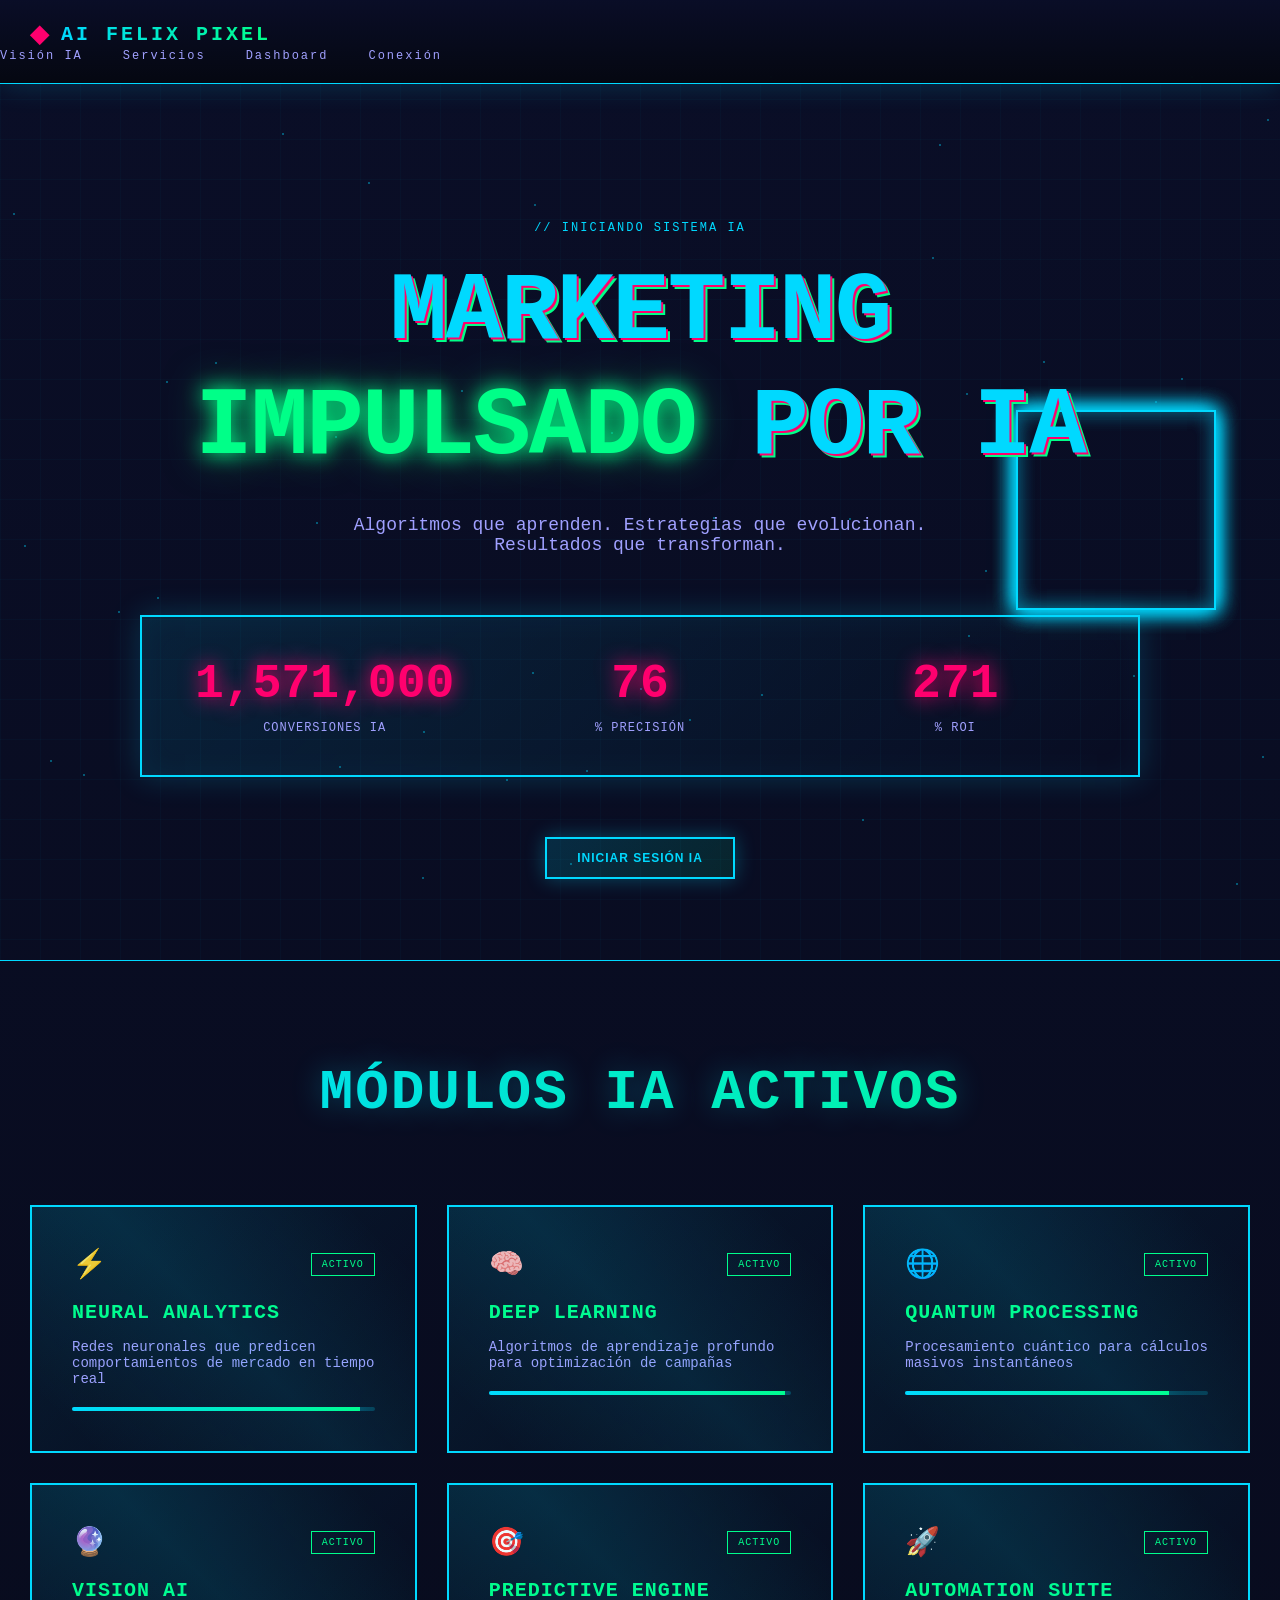
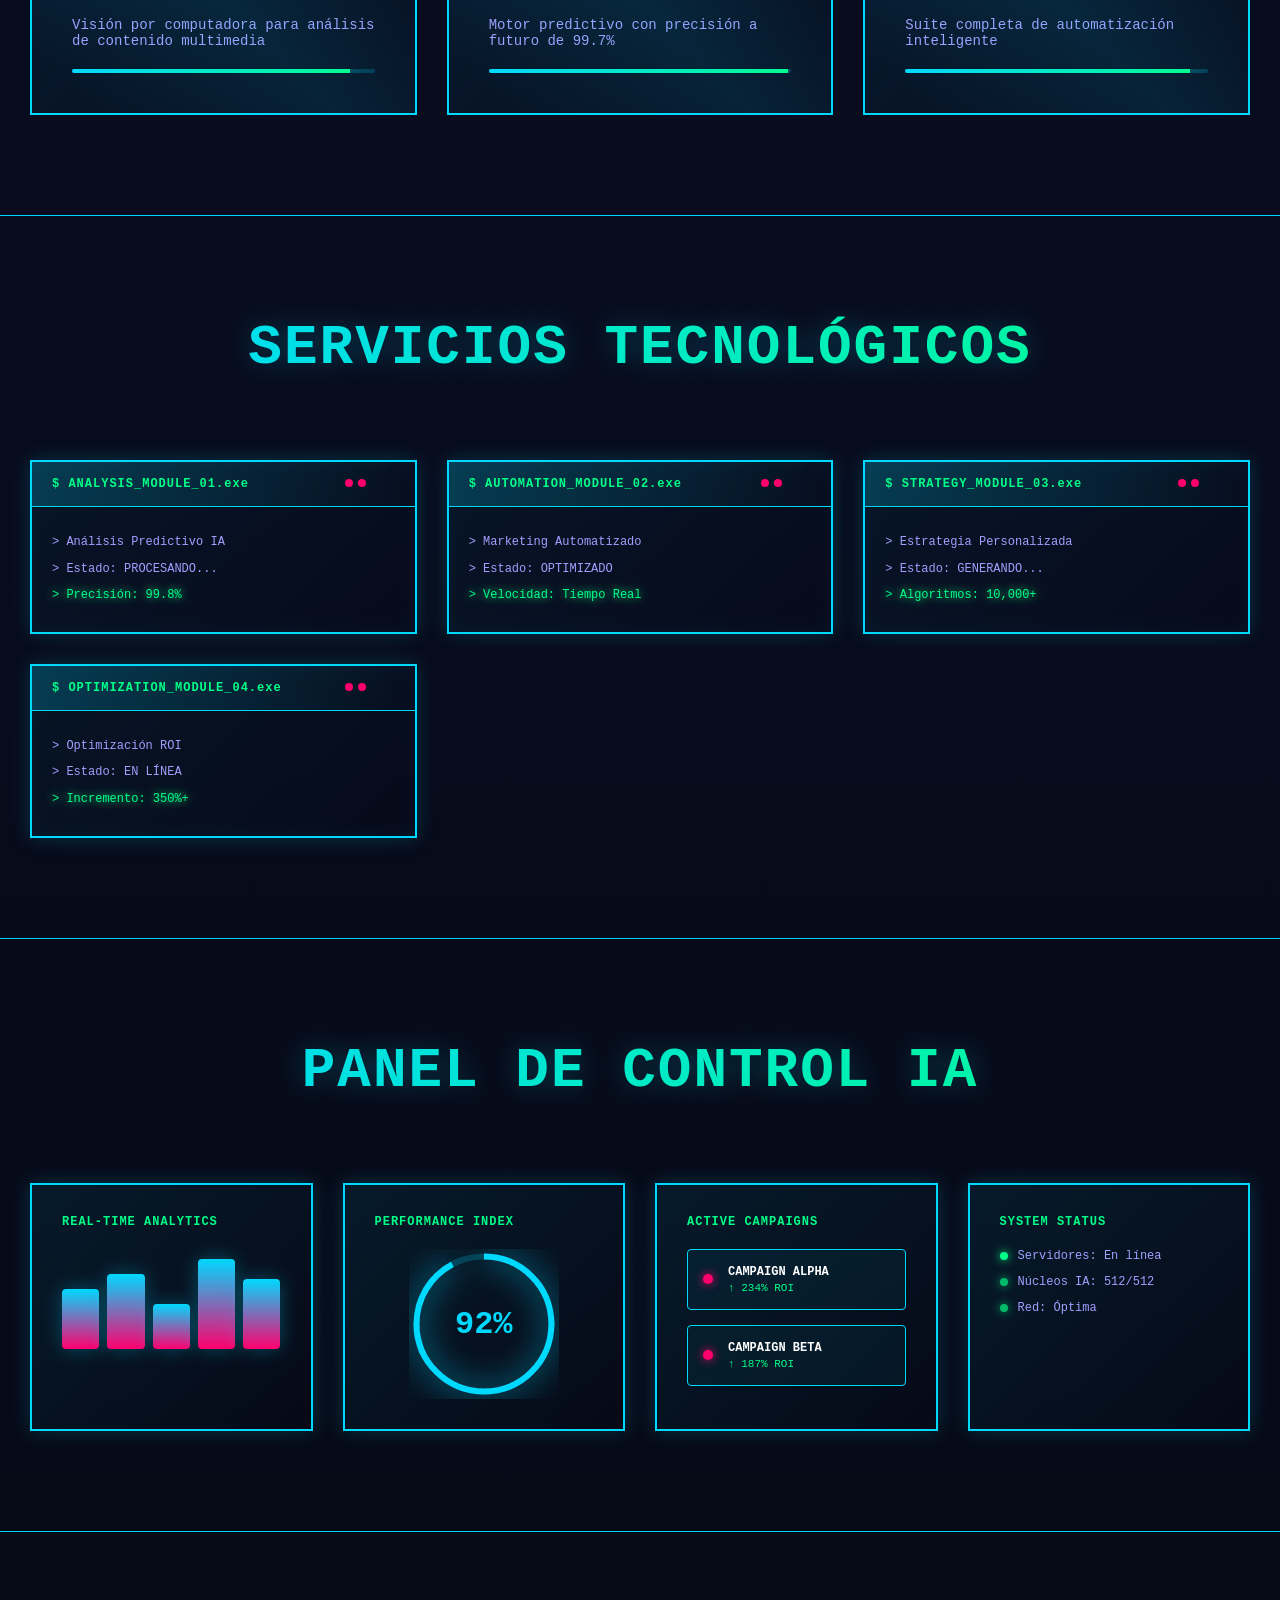
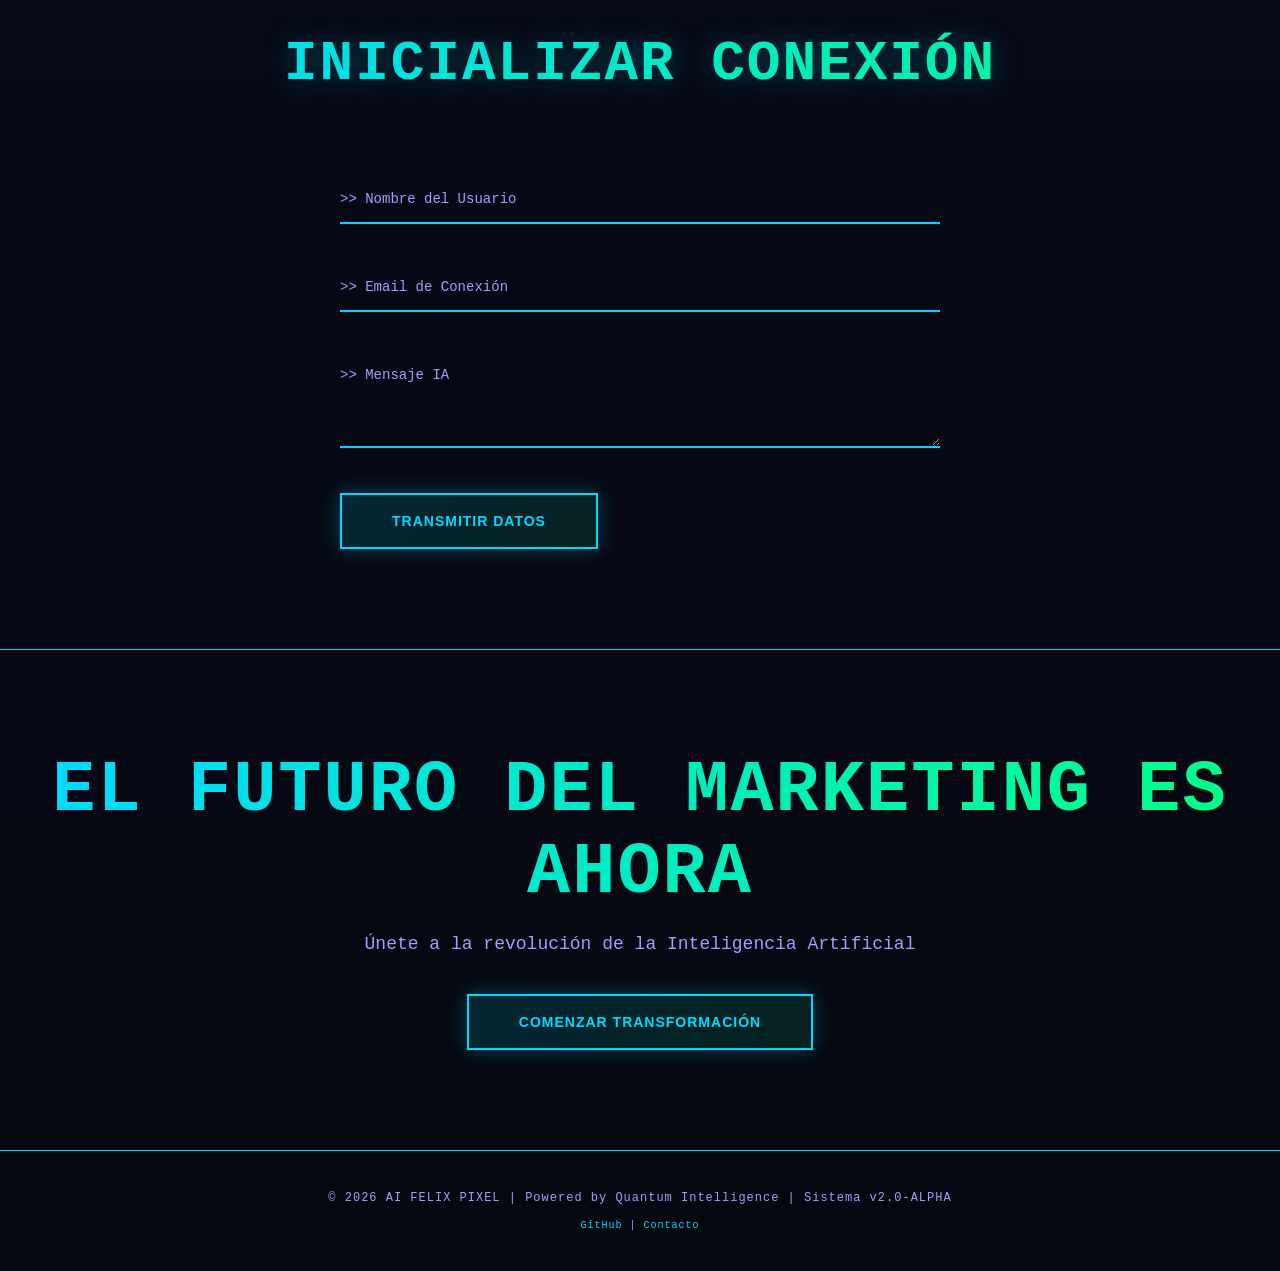
==== commit 9a828444: "feat: enhance PWA compatibility with meta tags and accessibility attributes" ====
--- a/index.html
+++ b/index.html
@@ -4,12 +4,43 @@
     <meta charset="UTF-8">
     <meta name="viewport" content="width=device-width, initial-scale=1.0">
     <meta name="description" content="AI FELIX PIXEL - Plataforma Futurista de Marketing Digital con IA. El futuro del marketing es ahora.">
-    <meta name="keywords" content="IA, marketing, futurista, tecnología, inteligencia artificial">
+    <meta name="keywords" content="IA, marketing, futurista, tecnología, inteligencia artificial, automatización">
     <meta name="author" content="AI FELIX PIXEL">
+    
+    <!-- PWA Meta Tags -->
+    <link rel="manifest" href="manifest.json">
+    <meta name="theme-color" content="#00d9ff">
+    <meta name="apple-mobile-web-app-capable" content="yes">
+    <meta name="apple-mobile-web-app-status-bar-style" content="black-translucent">
+    <meta name="apple-mobile-web-app-title" content="AI FELIX PIXEL">
+    
+    <!-- Open Graph para compartir en redes sociales -->
     <meta property="og:title" content="AI FELIX PIXEL — Plataforma Futurista">
-    <meta property="og:description" content="El futuro del marketing impulsado por IA">
-    <meta name="theme-color" content="#000">
-    <title>AI FELIX PIXEL — Plataforma Futurista</title>
+    <meta property="og:description" content="El futuro del marketing impulsado por IA | Marketing Digital Revolucionario">
+    <meta property="og:type" content="website">
+    <meta property="og:url" content="https://felipeVcreadorl.github.io/aifelixpixel/">
+    <meta property="og:image" content="data:image/svg+xml,<svg xmlns='http://www.w3.org/2000/svg' viewBox='0 0 1200 630'><rect fill='%23000'/><text x='50%' y='40%' font-size='120' fill='%2300d9ff' text-anchor='middle' font-family='Arial' font-weight='bold'>AI FELIX PIXEL</text><text x='50%' y='65%' font-size='40' fill='%2300ff88' text-anchor='middle' font-family='Arial'>Marketing Impulsado por IA</text></svg>">
+    <meta property="og:image:width" content="1200">
+    <meta property="og:image:height" content="630">
+    
+    <!-- Twitter Card -->
+    <meta name="twitter:card" content="summary_large_image">
+    <meta name="twitter:title" content="AI FELIX PIXEL — Plataforma Futurista">
+    <meta name="twitter:description" content="El futuro del marketing digital con Inteligencia Artificial">
+    <meta name="twitter:image" content="data:image/svg+xml,<svg xmlns='http://www.w3.org/2000/svg' viewBox='0 0 1200 630'><rect fill='%23000'/><text x='50%' y='40%' font-size='120' fill='%2300d9ff' text-anchor='middle' font-family='Arial' font-weight='bold'>AI FELIX PIXEL</text></svg>">
+    
+    <!-- Favicon -->
+    <link rel="icon" type="image/svg+xml" href="data:image/svg+xml,<svg xmlns='http://www.w3.org/2000/svg' viewBox='0 0 100 100'><rect fill='%23000'/><text x='50%' y='50%' font-size='60' fill='%2300d9ff' text-anchor='middle' dominant-baseline='central' font-weight='bold'>◆</text></svg>">
+    <link rel="apple-touch-icon" href="data:image/svg+xml,<svg xmlns='http://www.w3.org/2000/svg' viewBox='0 0 180 180'><rect fill='%23000' rx='40'/><text x='50%' y='50%' font-size='90' fill='%2300d9ff' text-anchor='middle' dominant-baseline='central' font-weight='bold'>◆</text></svg>">
+    
+    <!-- Canonical URL -->
+    <link rel="canonical" href="https://felipeVcreadorl.github.io/aifelixpixel/">
+    
+    <!-- Preconnect para optimizar recursos externos -->
+    <link rel="preconnect" href="https://fonts.googleapis.com">
+    <link rel="dns-prefetch" href="https://cdn.jsdelivr.net">
+    
+    <title>AI FELIX PIXEL — Plataforma Futurista de Marketing con IA</title>
     <link rel="stylesheet" href="styles.css">
 </head>
 <body>
@@ -23,9 +54,9 @@
                 <span class="logo__symbol">◆</span>
                 <span class="logo__text">AI FELIX PIXEL</span>
             </div>
-            <button class="menu-toggle" id="menuToggle">☰</button>
+            <button class="menu-toggle" id="menuToggle" aria-label="Abrir menú de navegación">☰</button>
         </div>
-        <nav class="nav" id="nav">
+        <nav class="nav" id="nav" aria-label="Navegación principal">
             <a href="#vision" class="nav__link nav__link--animated">Visión IA</a>
             <a href="#services" class="nav__link nav__link--animated">Servicios</a>
             <a href="#dashboard" class="nav__link nav__link--animated">Dashboard</a>
@@ -35,7 +66,7 @@
 
     <main>
         <!-- HERO SECTION CON HOLOGRAM -->
-        <section class="hero">
+        <section class="hero" aria-label="Sección hero principal">
             <div class="hero__grid"></div>
             <div class="hero__content">
                 <div class="hero__label">// INICIANDO SISTEMA IA</div>
@@ -61,14 +92,14 @@
                     </div>
                 </div>
 
-                <button class="btn btn--neon" onclick="scrollToSection('contact')">
+                <button class="btn btn--neon" onclick="scrollToSection('contact')" aria-label="Iniciar sesión IA">
                     <span class="btn__text">INICIAR SESIÓN IA</span>
                     <span class="btn__glow"></span>
                 </button>
             </div>
 
             <!-- HOLOGRAM EFFECT -->
-            <div class="hologram-container">
+            <div class="hologram-container" aria-hidden="true">
                 <div class="hologram-box">
                     <div class="hologram-inner">
                         <div class="hologram-layer"></div>
@@ -80,14 +111,14 @@
         </section>
 
         <!-- VISION AI SECTION -->
-        <section id="vision" class="vision-ai">
+        <section id="vision" class="vision-ai" aria-label="Módulos de IA activos">
             <div class="container">
                 <h2 class="section-title">MÓDULOS IA ACTIVOS</h2>
                 
                 <div class="vision-grid">
                     <div class="ai-module" data-level="alpha">
                         <div class="module-header">
-                            <span class="module-icon">⚡</span>
+                            <span class="module-icon" aria-hidden="true">⚡</span>
                             <span class="module-status">ACTIVO</span>
                         </div>
                         <h3>Neural Analytics</h3>
@@ -99,7 +130,7 @@
 
                     <div class="ai-module" data-level="beta">
                         <div class="module-header">
-                            <span class="module-icon">🧠</span>
+                            <span class="module-icon" aria-hidden="true">🧠</span>
                             <span class="module-status">ACTIVO</span>
                         </div>
                         <h3>Deep Learning</h3>
@@ -111,7 +142,7 @@
 
                     <div class="ai-module" data-level="gamma">
                         <div class="module-header">
-                            <span class="module-icon">🌐</span>
+                            <span class="module-icon" aria-hidden="true">🌐</span>
                             <span class="module-status">ACTIVO</span>
                         </div>
                         <h3>Quantum Processing</h3>
@@ -123,7 +154,7 @@
 
                     <div class="ai-module" data-level="delta">
                         <div class="module-header">
-                            <span class="module-icon">🔮</span>
+                            <span class="module-icon" aria-hidden="true">🔮</span>
                             <span class="module-status">ACTIVO</span>
                         </div>
                         <h3>Vision AI</h3>
@@ -135,7 +166,7 @@
 
                     <div class="ai-module" data-level="epsilon">
                         <div class="module-header">
-                            <span class="module-icon">🎯</span>
+                            <span class="module-icon" aria-hidden="true">🎯</span>
                             <span class="module-status">ACTIVO</span>
                         </div>
                         <h3>Predictive Engine</h3>
@@ -147,7 +178,7 @@
 
                     <div class="ai-module" data-level="zeta">
                         <div class="module-header">
-                            <span class="module-icon">🚀</span>
+                            <span class="module-icon" aria-hidden="true">🚀</span>
                             <span class="module-status">ACTIVO</span>
                         </div>
                         <h3>Automation Suite</h3>
@@ -161,7 +192,7 @@
         </section>
 
         <!-- SERVICES SECTION -->
-        <section id="services" class="services-futuristic">
+        <section id="services" class="services-futuristic" aria-label="Servicios tecnológicos">
             <div class="container">
                 <h2 class="section-title">SERVICIOS TECNOLÓGICOS</h2>
                 
@@ -169,7 +200,7 @@
                     <div class="service-terminal">
                         <div class="terminal-header">
                             <span class="terminal-title">$ ANALYSIS_MODULE_01.exe</span>
-                            <span class="terminal-buttons"></span>
+                            <span class="terminal-buttons" aria-hidden="true"></span>
                         </div>
                         <div class="terminal-content">
                             <p>> Análisis Predictivo IA</p>
@@ -181,7 +212,7 @@
                     <div class="service-terminal">
                         <div class="terminal-header">
                             <span class="terminal-title">$ AUTOMATION_MODULE_02.exe</span>
-                            <span class="terminal-buttons"></span>
+                            <span class="terminal-buttons" aria-hidden="true"></span>
                         </div>
                         <div class="terminal-content">
                             <p>> Marketing Automatizado</p>
@@ -193,7 +224,7 @@
                     <div class="service-terminal">
                         <div class="terminal-header">
                             <span class="terminal-title">$ STRATEGY_MODULE_03.exe</span>
-                            <span class="terminal-buttons"></span>
+                            <span class="terminal-buttons" aria-hidden="true"></span>
                         </div>
                         <div class="terminal-content">
                             <p>> Estrategia Personalizada</p>
@@ -205,7 +236,7 @@
                     <div class="service-terminal">
                         <div class="terminal-header">
                             <span class="terminal-title">$ OPTIMIZATION_MODULE_04.exe</span>
-                            <span class="terminal-buttons"></span>
+                            <span class="terminal-buttons" aria-hidden="true"></span>
                         </div>
                         <div class="terminal-content">
                             <p>> Optimización ROI</p>
@@ -218,14 +249,14 @@
         </section>
 
         <!-- DASHBOARD SECTION -->
-        <section id="dashboard" class="dashboard">
+        <section id="dashboard" class="dashboard" aria-label="Panel de control IA">
             <div class="container">
                 <h2 class="section-title">PANEL DE CONTROL IA</h2>
                 
                 <div class="dashboard-grid">
                     <div class="widget">
                         <div class="widget__header">Real-Time Analytics</div>
-                        <div class="widget__chart">
+                        <div class="widget__chart" aria-label="Gráfico de análisis en tiempo real">
                             <div class="chart-bar" style="height: 60%"></div>
                             <div class="chart-bar" style="height: 75%"></div>
                             <div class="chart-bar" style="height: 45%"></div>
@@ -236,7 +267,7 @@
 
                     <div class="widget">
                         <div class="widget__header">Performance Index</div>
-                        <div class="circular-progress">
+                        <div class="circular-progress" aria-label="Índice de rendimiento: 92%">
                             <svg viewBox="0 0 100 100">
                                 <circle cx="50" cy="50" r="45" class="circle-bg"></circle>
                                 <circle cx="50" cy="50" r="45" class="circle-progress" style="--progress: 92"></circle>
@@ -247,16 +278,16 @@
 
                     <div class="widget">
                         <div class="widget__header">Active Campaigns</div>
-                        <div class="campaign-list">
+                        <div class="campaign-list" aria-label="Campañas activas">
                             <div class="campaign-item">
-                                <div class="campaign-dot active"></div>
+                                <div class="campaign-dot active" aria-hidden="true"></div>
                                 <div class="campaign-info">
                                     <div class="campaign-name">Campaign Alpha</div>
                                     <div class="campaign-status">↑ 234% ROI</div>
                                 </div>
                             </div>
                             <div class="campaign-item">
-                                <div class="campaign-dot active"></div>
+                                <div class="campaign-dot active" aria-hidden="true"></div>
                                 <div class="campaign-info">
                                     <div class="campaign-name">Campaign Beta</div>
                                     <div class="campaign-status">↑ 187% ROI</div>
@@ -267,18 +298,18 @@
 
                     <div class="widget">
                         <div class="widget__header">System Status</div>
-                        <div class="status-items">
+                        <div class="status-items" aria-label="Estado del sistema">
                             <div class="status-item">
-                                <span class="status-dot online"></span>
-                                <span>Servers: Online</span>
+                                <span class="status-dot online" aria-hidden="true"></span>
+                                <span>Servidores: En línea</span>
                             </div>
                             <div class="status-item">
-                                <span class="status-dot online"></span>
-                                <span>AI Cores: 512/512</span>
+                                <span class="status-dot online" aria-hidden="true"></span>
+                                <span>Núcleos IA: 512/512</span>
                             </div>
                             <div class="status-item">
-                                <span class="status-dot online"></span>
-                                <span>Network: Optimal</span>
+                                <span class="status-dot online" aria-hidden="true"></span>
+                                <span>Red: Óptima</span>
                             </div>
                         </div>
                     </div>
@@ -287,27 +318,27 @@
         </section>
 
         <!-- CONTACT SECTION -->
-        <section id="contact" class="contact-futuristic">
+        <section id="contact" class="contact-futuristic" aria-label="Formulario de contacto">
             <div class="container">
                 <h2 class="section-title">INICIALIZAR CONEXIÓN</h2>
                 
-                <form class="contact-form" id="contactForm">
+                <form class="contact-form" id="contactForm" aria-label="Formulario de contacto">
                     <div class="form-group">
-                        <input type="text" placeholder=">> Nombre del Usuario" required>
+                        <input type="text" placeholder=">> Nombre del Usuario" required aria-label="Nombre completo">
                         <span class="input-line"></span>
                     </div>
                     
                     <div class="form-group">
-                        <input type="email" placeholder=">> Email de Conexión" required>
+                        <input type="email" placeholder=">> Email de Conexión" required aria-label="Correo electrónico">
                         <span class="input-line"></span>
                     </div>
                     
                     <div class="form-group">
-                        <textarea placeholder=">> Mensaje IA" required rows="4"></textarea>
+                        <textarea placeholder=">> Mensaje IA" required rows="4" aria-label="Mensaje"></textarea>
                         <span class="input-line"></span>
                     </div>
 
-                    <button type="submit" class="btn btn--neon btn--large">
+                    <button type="submit" class="btn btn--neon btn--large" aria-label="Enviar formulario">
                         <span class="btn__text">TRANSMITIR DATOS</span>
                         <span class="btn__glow"></span>
                     </button>
@@ -316,11 +347,11 @@
         </section>
 
         <!-- CTA FINAL -->
-        <section class="cta-final">
+        <section class="cta-final" aria-label="Llamada a la acción final">
             <div class="container">
                 <h2>EL FUTURO DEL MARKETING ES AHORA</h2>
                 <p>Únete a la revolución de la Inteligencia Artificial</p>
-                <button class="btn btn--neon btn--large" onclick="scrollToSection('contact')">
+                <button class="btn btn--neon btn--large" onclick="scrollToSection('contact')" aria-label="Comenzar transformación digital">
                     <span class="btn__text">COMENZAR TRANSFORMACIÓN</span>
                     <span class="btn__glow"></span>
                 </button>
@@ -329,15 +360,28 @@
     </main>
 
     <!-- FOOTER -->
-    <footer class="footer">
+    <footer class="footer" role="contentinfo">
         <div class="container">
             <p>© 2026 AI FELIX PIXEL | Powered by Quantum Intelligence | Sistema v2.0-ALPHA</p>
+            <p style="margin-top: 15px; font-size: 10px; color: var(--gray-l);">
+                <a href="https://github.com/felipeVcreadorl/aifelixpixel" style="color: var(--primary-neon); text-decoration: none;">GitHub</a> | 
+                <a href="#contact" style="color: var(--primary-neon); text-decoration: none;">Contacto</a>
+            </p>
         </div>
     </footer>
 
     <!-- CURSOR CUSTOM -->
-    <div class="cursor" id="cursor"></div>
+    <div class="cursor" id="cursor" aria-hidden="true"></div>
+
+    <!-- Service Worker para PWA -->
+    <script>
+        if ('serviceWorker' in navigator) {
+            navigator.serviceWorker.register('sw.js').catch(() => {
+                console.log('Service Worker no disponible');
+            });
+        }
+    </script>
 
     <script src="script.js"></script>
 </body>
-</html>+</html>
--- a/styles.css
+++ b/styles.css
@@ -1,14 +1,16 @@
-/* ===== ELON MUSK STYLE: MINIMALIST + BOLD ===== */
+/* ===== FUTURISTIC AI PLATFORM - QUANTUM DESIGN ===== */
 
 :root {
-    --bg-dark: #0a0e27;
-    --bg-darker: #000000;
+    --bg-main: #0a0e27;
+    --bg-dark: #050810;
+    --primary-neon: #00d9ff;
+    --secondary-neon: #ff006e;
+    --tertiary-neon: #00ff88;
+    --accent-neon: #ffb700;
     --text-primary: #ffffff;
-    --text-secondary: #b0b0b0;
-    --accent: #00d9ff;
-    --accent-alt: #ff6b00;
-    --border-color: #1a1f3a;
-    --transition: 0.3s ease;
+    --text-secondary: #a0a0ff;
+    --grid-color: rgba(0, 217, 255, 0.1);
+    --pulse-duration: 2s;
 }
 
 * {
@@ -22,17 +24,54 @@
 }
 
 body {
-    font-family: -apple-system, BlinkMacSystemFont, 'Segoe UI', 'Roboto', sans-serif;
-    background: linear-gradient(180deg, var(--bg-dark) 0%, var(--bg-darker) 100%);
+    font-family: 'Courier New', 'Courier', monospace;
+    background: linear-gradient(180deg, var(--bg-main) 0%, var(--bg-dark) 100%);
     color: var(--text-primary);
-    line-height: 1.6;
     overflow-x: hidden;
+    position: relative;
 }
 
 .container {
-    max-width: 1200px;
+    max-width: 1400px;
     margin: 0 auto;
-    padding: 0 20px;
+    padding: 0 30px;
+}
+
+/* ===== PARTICLES BACKGROUND ===== */
+.particles {
+    position: fixed;
+    top: 0;
+    left: 0;
+    width: 100%;
+    height: 100%;
+    z-index: 0;
+    opacity: 0.5;
+}
+
+.particle {
+    position: absolute;
+    width: 2px;
+    height: 2px;
+    background: var(--primary-neon);
+    border-radius: 50%;
+    animation: float 20s infinite linear;
+}
+
+@keyframes float {
+    0% {
+        transform: translate(0, 0);
+        opacity: 0;
+    }
+    10% {
+        opacity: 1;
+    }
+    90% {
+        opacity: 1;
+    }
+    100% {
+        transform: translate(var(--tx), var(--ty));
+        opacity: 0;
+    }
 }
 
 /* ===== HEADER ===== */
@@ -41,16 +80,17 @@
     top: 0;
     width: 100%;
     z-index: 1000;
-    background: rgba(0, 0, 0, 0.8);
-    backdrop-filter: blur(10px);
-    border-bottom: 1px solid var(--border-color);
+    background: linear-gradient(180deg, rgba(10, 14, 39, 0.95) 0%, rgba(5, 8, 16, 0.95) 100%);
+    backdrop-filter: blur(20px);
+    border-bottom: 1px solid var(--primary-neon);
+    box-shadow: 0 0 30px rgba(0, 217, 255, 0.2);
     padding: 20px 0;
 }
 
 .header__container {
-    max-width: 1200px;
+    max-width: 1400px;
     margin: 0 auto;
-    padding: 0 20px;
+    padding: 0 30px;
     display: flex;
     justify-content: space-between;
     align-items: center;
@@ -59,8 +99,20 @@
 .logo {
     font-size: 20px;
     font-weight: 900;
-    letter-spacing: 2px;
-    background: linear-gradient(90deg, var(--accent), var(--accent-alt));
+    letter-spacing: 3px;
+    display: flex;
+    align-items: center;
+    gap: 10px;
+}
+
+.logo__symbol {
+    color: var(--secondary-neon);
+    font-size: 24px;
+    animation: pulse 2s ease-in-out infinite;
+}
+
+.logo__text {
+    background: linear-gradient(90deg, var(--primary-neon), var(--tertiary-neon));
     -webkit-background-clip: text;
     -webkit-text-fill-color: transparent;
     background-clip: text;
@@ -73,147 +125,260 @@
 }
 
 .nav__link {
-    color: var(--text-primary);
+    color: var(--text-secondary);
     text-decoration: none;
-    font-weight: 500;
-    font-size: 14px;
-    letter-spacing: 0.5px;
-    transition: color var(--transition);
+    font-size: 12px;
+    letter-spacing: 2px;
+    position: relative;
+    transition: all 0.3s ease;
+}
+
+.nav__link::after {
+    content: '';
+    position: absolute;
+    bottom: -5px;
+    left: 0;
+    width: 0;
+    height: 2px;
+    background: var(--primary-neon);
+    transition: width 0.3s ease;
+    box-shadow: 0 0 10px var(--primary-neon);
+}
+
+.nav__link:hover::after {
+    width: 100%;
 }
 
 .nav__link:hover {
-    color: var(--accent);
+    color: var(--primary-neon);
+    text-shadow: 0 0 10px var(--primary-neon);
 }
 
 .menu-toggle {
     display: none;
     background: none;
     border: none;
-    color: var(--text-primary);
+    color: var(--primary-neon);
     font-size: 24px;
     cursor: pointer;
-}
-
-/* ===== BUTTONS ===== */
-.btn {
-    border: 2px solid var(--accent);
-    background: transparent;
-    color: var(--text-primary);
-    padding: 12px 32px;
-    border-radius: 0;
-    cursor: pointer;
-    font-weight: 700;
-    letter-spacing: 1px;
-    transition: all var(--transition);
-    text-decoration: none;
-    display: inline-block;
-    text-align: center;
-    font-size: 14px;
-    text-transform: uppercase;
-}
-
-.btn:hover {
-    background: var(--accent);
-    color: #000;
-    transform: scale(1.02);
-}
-
-.btn--large {
-    padding: 16px 48px;
-    font-size: 16px;
+    z-index: 1001;
 }
 
 /* ===== HERO SECTION ===== */
 .hero {
-    margin-top: 80px;
-    padding: 120px 20px;
+    position: relative;
     min-height: 100vh;
     display: flex;
     align-items: center;
     justify-content: center;
-    position: relative;
+    padding-top: 80px;
+    margin-top: 60px;
     overflow: hidden;
 }
 
-.hero__content {
-    text-align: center;
-    max-width: 900px;
-    z-index: 2;
-    animation: fadeInUp 1s ease;
-}
-
-.hero__title {
-    font-size: clamp(48px, 8vw, 92px);
-    font-weight: 900;
-    line-height: 1.1;
-    margin-bottom: 30px;
-    letter-spacing: -2px;
-}
-
-.hero__title::first-line {
-    background: linear-gradient(90deg, var(--accent), var(--accent-alt));
-    -webkit-background-clip: text;
-    -webkit-text-fill-color: transparent;
-    background-clip: text;
-}
-
-.hero__subtitle {
-    font-size: 20px;
-    color: var(--text-secondary);
-    margin-bottom: 50px;
-    font-weight: 300;
-    letter-spacing: 0.5px;
-}
-
-.hero__background {
+.hero__grid {
     position: absolute;
     top: 0;
     left: 0;
     width: 100%;
     height: 100%;
-    background: radial-gradient(circle at 50% 50%, rgba(0, 217, 255, 0.1) 0%, transparent 70%);
+    background-image: 
+        linear-gradient(0deg, var(--grid-color) 1px, transparent 1px),
+        linear-gradient(90deg, var(--grid-color) 1px, transparent 1px);
+    background-size: 40px 40px;
+    opacity: 0.3;
     z-index: 1;
 }
 
-/* ===== VISION SECTION ===== */
-.vision {
-    padding: 100px 20px;
-    background: linear-gradient(180deg, transparent 0%, rgba(0, 217, 255, 0.02) 100%);
-    border-bottom: 1px solid var(--border-color);
-}
-
-.vision__grid {
+.hero__content {
+    position: relative;
+    z-index: 2;
+    text-align: center;
+    max-width: 1000px;
+}
+
+.hero__label {
+    color: var(--primary-neon);
+    font-size: 12px;
+    letter-spacing: 2px;
+    margin-bottom: 20px;
+    animation: glow 2s ease-in-out infinite;
+}
+
+.hero__title {
+    font-size: clamp(48px, 8vw, 96px);
+    font-weight: 900;
+    line-height: 1.2;
+    margin-bottom: 30px;
+    letter-spacing: -2px;
+}
+
+.glitch {
+    position: relative;
+    color: var(--primary-neon);
+    text-shadow: 2px 2px 0px var(--secondary-neon), 4px 4px 0px var(--tertiary-neon);
+    animation: glitch 0.3s cubic-bezier(0.25, 0.46, 0.45, 0.94) infinite;
+}
+
+@keyframes glitch {
+    0% {
+        text-shadow: 2px 2px 0px var(--secondary-neon), 4px 4px 0px var(--tertiary-neon);
+    }
+    50% {
+        text-shadow: -2px -2px 0px var(--secondary-neon), -4px -4px 0px var(--tertiary-neon);
+    }
+    100% {
+        text-shadow: 2px 2px 0px var(--secondary-neon), 4px 4px 0px var(--tertiary-neon);
+    }
+}
+
+.hologram {
+    color: var(--tertiary-neon);
+    text-shadow: 0 0 20px var(--tertiary-neon), 0 0 40px rgba(0, 255, 136, 0.5);
+    animation: hologram-pulse 3s ease-in-out infinite;
+}
+
+@keyframes hologram-pulse {
+    0%, 100% {
+        opacity: 1;
+        text-shadow: 0 0 20px var(--tertiary-neon), 0 0 40px rgba(0, 255, 136, 0.5);
+    }
+    50% {
+        opacity: 0.8;
+        text-shadow: 0 0 10px var(--tertiary-neon), 0 0 20px rgba(0, 255, 136, 0.3);
+    }
+}
+
+.hero__subtitle {
+    font-size: 18px;
+    color: var(--text-secondary);
+    margin-bottom: 50px;
+    max-width: 600px;
+    margin-left: auto;
+    margin-right: auto;
+}
+
+.hero__stats {
     display: grid;
-    grid-template-columns: repeat(auto-fit, minmax(250px, 1fr));
-    gap: 40px;
-    max-width: 1200px;
-    margin: 0 auto;
-}
-
-.vision__item {
-    padding: 40px 30px;
-    border: 1px solid var(--border-color);
-    background: linear-gradient(135deg, rgba(0, 217, 255, 0.05) 0%, transparent 100%);
-    transition: all var(--transition);
-}
-
-.vision__item:hover {
-    border-color: var(--accent);
-    transform: translateY(-5px);
-}
-
-.vision__item h2 {
-    font-size: 24px;
+    grid-template-columns: repeat(auto-fit, minmax(200px, 1fr));
+    gap: 30px;
+    margin: 60px 0;
+    padding: 40px;
+    border: 2px solid var(--primary-neon);
+    background: linear-gradient(135deg, rgba(0, 217, 255, 0.1) 0%, transparent 100%);
+    box-shadow: 0 0 30px rgba(0, 217, 255, 0.2), inset 0 0 30px rgba(0, 217, 255, 0.05);
+}
+
+.stat-box {
+    display: flex;
+    flex-direction: column;
+    align-items: center;
+    gap: 10px;
+}
+
+.stat-number {
+    font-size: 48px;
     font-weight: 900;
-    margin-bottom: 15px;
-    color: var(--accent);
+    color: var(--secondary-neon);
+    text-shadow: 0 0 20px var(--secondary-neon);
+}
+
+.stat-label {
+    font-size: 12px;
+    color: var(--text-secondary);
+    letter-spacing: 1px;
     text-transform: uppercase;
+}
+
+.hologram-container {
+    position: absolute;
+    right: 5%;
+    top: 50%;
+    transform: translateY(-50%);
+    z-index: 1;
+}
+
+.hologram-box {
+    width: 200px;
+    height: 200px;
+    perspective: 1000px;
+}
+
+.hologram-inner {
+    position: relative;
+    width: 100%;
+    height: 100%;
+}
+
+.hologram-layer {
+    position: absolute;
+    width: 100%;
+    height: 100%;
+    border: 2px solid var(--primary-neon);
+    box-shadow: 0 0 20px var(--primary-neon), inset 0 0 20px rgba(0, 217, 255, 0.2);
+    animation: rotate3d 4s linear infinite;
+}
+
+@keyframes rotate3d {
+    0% {
+        transform: rotateX(0) rotateY(0) rotateZ(0);
+    }
+    100% {
+        transform: rotateX(360deg) rotateY(360deg) rotateZ(360deg);
+    }
+}
+
+/* ===== BUTTONS ===== */
+.btn {
+    position: relative;
+    border: 2px solid var(--primary-neon);
+    background: linear-gradient(135deg, rgba(0, 217, 255, 0.1) 0%, transparent 100%);
+    color: var(--primary-neon);
+    padding: 12px 30px;
+    cursor: pointer;
+    font-weight: 900;
     letter-spacing: 1px;
-}
-
-.vision__item p {
-    color: var(--text-secondary);
+    text-transform: uppercase;
+    font-size: 12px;
+    transition: all 0.3s ease;
+    overflow: hidden;
+}
+
+.btn__glow {
+    position: absolute;
+    top: 0;
+    left: 0;
+    width: 100%;
+    height: 100%;
+    background: var(--primary-neon);
+    opacity: 0;
+    z-index: -1;
+    transition: opacity 0.3s ease;
+}
+
+.btn__text {
+    position: relative;
+    z-index: 1;
+}
+
+.btn:hover {
+    box-shadow: 0 0 30px var(--primary-neon), inset 0 0 20px rgba(0, 217, 255, 0.2);
+    color: #000;
+}
+
+.btn:hover .btn__glow {
+    opacity: 1;
+}
+
+.btn--large {
+    padding: 18px 50px;
     font-size: 14px;
+}
+
+.btn--neon {
+    background: linear-gradient(135deg, rgba(0, 217, 255, 0.15) 0%, rgba(0, 255, 136, 0.1) 100%);
+    border: 2px solid var(--primary-neon);
+    box-shadow: 0 0 20px rgba(0, 217, 255, 0.3);
 }
 
 /* ===== SECTION TITLE ===== */
@@ -223,168 +388,366 @@
     text-align: center;
     margin-bottom: 80px;
     text-transform: uppercase;
-    letter-spacing: -1px;
-}
-
-/* ===== SERVICES SECTION ===== */
-.services {
-    padding: 100px 20px;
-    border-bottom: 1px solid var(--border-color);
-}
-
-.services__grid {
-    display: grid;
-    grid-template-columns: repeat(auto-fit, minmax(280px, 1fr));
-    gap: 40px;
-    max-width: 1200px;
-    margin: 0 auto;
-}
-
-.service-card {
-    padding: 50px 40px;
-    border: 2px solid var(--border-color);
-    background: linear-gradient(135deg, rgba(0, 217, 255, 0.03) 0%, transparent 100%);
-    transition: all var(--transition);
-    position: relative;
-}
-
-.service-card::before {
-    content: '';
-    position: absolute;
-    top: 0;
-    left: 0;
-    width: 100%;
-    height: 3px;
-    background: var(--accent);
-    transform: scaleX(0);
-    transform-origin: left;
-    transition: transform var(--transition);
-}
-
-.service-card:hover::before {
-    transform: scaleX(1);
-}
-
-.service-card:hover {
-    border-color: var(--accent);
-    transform: translateY(-10px);
-}
-
-.service-card h3 {
-    font-size: 20px;
-    font-weight: 900;
-    margin-bottom: 15px;
-    text-transform: uppercase;
-    letter-spacing: 1px;
-}
-
-.service-card p {
-    color: var(--text-secondary);
-    font-size: 14px;
-    line-height: 1.8;
-}
-
-/* ===== STATS SECTION ===== */
-.stats {
-    padding: 100px 20px;
-    background: linear-gradient(180deg, rgba(0, 217, 255, 0.05) 0%, transparent 100%);
-    border-bottom: 1px solid var(--border-color);
-}
-
-.stats__grid {
-    display: grid;
-    grid-template-columns: repeat(auto-fit, minmax(250px, 1fr));
-    gap: 40px;
-    max-width: 1200px;
-    margin: 0 auto;
-}
-
-.stat-item {
-    text-align: center;
-    padding: 40px;
-    border: 1px solid var(--border-color);
-}
-
-.stat-value {
-    font-size: clamp(36px, 5vw, 64px);
-    font-weight: 900;
-    background: linear-gradient(90deg, var(--accent), var(--accent-alt));
+    letter-spacing: 2px;
+    background: linear-gradient(90deg, var(--primary-neon), var(--tertiary-neon));
     -webkit-background-clip: text;
     -webkit-text-fill-color: transparent;
     background-clip: text;
-    margin-bottom: 10px;
-}
-
-.stat-label {
-    color: var(--text-secondary);
-    font-size: 14px;
-    text-transform: uppercase;
-    letter-spacing: 1px;
-}
-
-/* ===== PROJECTS SECTION ===== */
-.projects {
-    padding: 100px 20px;
-    border-bottom: 1px solid var(--border-color);
-}
-
-.projects__grid {
+    text-shadow: 0 0 30px rgba(0, 217, 255, 0.3);
+}
+
+/* ===== VISION AI SECTION ===== */
+.vision-ai {
+    padding: 100px 0;
+    position: relative;
+    z-index: 2;
+    border-top: 1px solid var(--primary-neon);
+    border-bottom: 1px solid var(--primary-neon);
+}
+
+.vision-grid {
     display: grid;
     grid-template-columns: repeat(auto-fit, minmax(300px, 1fr));
     gap: 30px;
-    max-width: 1200px;
+}
+
+.ai-module {
+    padding: 40px;
+    border: 2px solid var(--primary-neon);
+    background: linear-gradient(135deg, rgba(0, 217, 255, 0.08) 0%, transparent 100%);
+    position: relative;
+    overflow: hidden;
+    transition: all 0.3s ease;
+}
+
+.ai-module::before {
+    content: '';
+    position: absolute;
+    top: -50%;
+    left: -50%;
+    width: 200%;
+    height: 200%;
+    background: linear-gradient(45deg, transparent 30%, rgba(0, 217, 255, 0.1) 50%, transparent 70%);
+    animation: shine 3s infinite;
+}
+
+.ai-module:hover {
+    border-color: var(--secondary-neon);
+    box-shadow: 0 0 40px rgba(0, 217, 255, 0.4), inset 0 0 20px rgba(0, 217, 255, 0.1);
+    transform: translateY(-5px);
+}
+
+.ai-module h3 {
+    font-size: 20px;
+    margin-bottom: 15px;
+    color: var(--tertiary-neon);
+    text-transform: uppercase;
+    letter-spacing: 1px;
+}
+
+.ai-module p {
+    font-size: 14px;
+    color: var(--text-secondary);
+    margin-bottom: 20px;
+}
+
+.module-header {
+    display: flex;
+    justify-content: space-between;
+    align-items: center;
+    margin-bottom: 20px;
+}
+
+.module-icon {
+    font-size: 28px;
+}
+
+.module-status {
+    color: var(--tertiary-neon);
+    font-size: 10px;
+    letter-spacing: 1px;
+    padding: 5px 10px;
+    border: 1px solid var(--tertiary-neon);
+    text-transform: uppercase;
+}
+
+.module-bar {
+    width: 100%;
+    height: 4px;
+    background: rgba(0, 217, 255, 0.2);
+    border-radius: 2px;
+    overflow: hidden;
+}
+
+.module-fill {
+    height: 100%;
+    background: linear-gradient(90deg, var(--primary-neon), var(--tertiary-neon));
+    box-shadow: 0 0 20px var(--primary-neon);
+}
+
+@keyframes shine {
+    0% {
+        transform: translate(-100%, -100%);
+    }
+    100% {
+        transform: translate(100%, 100%);
+    }
+}
+
+/* ===== SERVICES SECTION ===== */
+.services-futuristic {
+    padding: 100px 0;
+    position: relative;
+    z-index: 2;
+}
+
+.services-matrix {
+    display: grid;
+    grid-template-columns: repeat(auto-fit, minmax(300px, 1fr));
+    gap: 30px;
+}
+
+.service-terminal {
+    border: 2px solid var(--primary-neon);
+    background: linear-gradient(135deg, rgba(0, 217, 255, 0.05) 0%, transparent 100%);
+    box-shadow: 0 0 20px rgba(0, 217, 255, 0.2), inset 0 0 20px rgba(0, 217, 255, 0.05);
+}
+
+.terminal-header {
+    background: linear-gradient(90deg, rgba(0, 217, 255, 0.2), transparent);
+    padding: 15px 20px;
+    border-bottom: 1px solid var(--primary-neon);
+    display: flex;
+    justify-content: space-between;
+    align-items: center;
+}
+
+.terminal-title {
+    font-size: 12px;
+    color: var(--tertiary-neon);
+    letter-spacing: 1px;
+    font-weight: 900;
+}
+
+.terminal-buttons {
+    width: 50px;
+    height: 10px;
+    display: flex;
+    gap: 5px;
+}
+
+.terminal-buttons::before,
+.terminal-buttons::after {
+    content: '';
+    width: 8px;
+    height: 8px;
+    background: var(--secondary-neon);
+    border-radius: 50%;
+}
+
+.terminal-content {
+    padding: 20px;
+    font-size: 12px;
+    color: var(--text-secondary);
+    font-family: 'Courier New', monospace;
+    line-height: 1.8;
+}
+
+.terminal-content p {
+    margin: 5px 0;
+    color: var(--text-secondary);
+}
+
+.text-neon {
+    color: var(--tertiary-neon) !important;
+    text-shadow: 0 0 10px var(--tertiary-neon);
+}
+
+/* ===== DASHBOARD SECTION ===== */
+.dashboard {
+    padding: 100px 0;
+    position: relative;
+    z-index: 2;
+    border-top: 1px solid var(--primary-neon);
+    border-bottom: 1px solid var(--primary-neon);
+}
+
+.dashboard-grid {
+    display: grid;
+    grid-template-columns: repeat(auto-fit, minmax(280px, 1fr));
+    gap: 30px;
+}
+
+.widget {
+    border: 2px solid var(--primary-neon);
+    padding: 30px;
+    background: linear-gradient(135deg, rgba(0, 217, 255, 0.08) 0%, transparent 100%);
+    box-shadow: 0 0 20px rgba(0, 217, 255, 0.2);
+    transition: all 0.3s ease;
+}
+
+.widget:hover {
+    transform: translateY(-5px);
+    box-shadow: 0 0 40px rgba(0, 217, 255, 0.4);
+    border-color: var(--secondary-neon);
+}
+
+.widget__header {
+    font-size: 12px;
+    color: var(--tertiary-neon);
+    margin-bottom: 20px;
+    text-transform: uppercase;
+    letter-spacing: 1px;
+    font-weight: 900;
+}
+
+.widget__chart {
+    display: flex;
+    gap: 8px;
+    align-items: flex-end;
+    height: 100px;
+}
+
+.chart-bar {
+    flex: 1;
+    background: linear-gradient(180deg, var(--primary-neon), var(--secondary-neon));
+    border-radius: 4px;
+    box-shadow: 0 0 20px rgba(0, 217, 255, 0.3);
+}
+
+.circular-progress {
+    position: relative;
+    width: 150px;
+    height: 150px;
     margin: 0 auto;
 }
 
-.project {
-    padding: 60px 40px;
-    background: linear-gradient(135deg, rgba(255, 107, 0, 0.1) 0%, transparent 100%);
-    border: 2px solid var(--border-color);
-    transition: all var(--transition);
-    cursor: pointer;
-}
-
-.project:hover {
-    border-color: var(--accent-alt);
-    transform: scale(1.05);
-}
-
-.project__title {
-    font-size: 28px;
+.circular-progress svg {
+    transform: rotate(-90deg);
+}
+
+.circle-bg {
+    fill: none;
+    stroke: rgba(0, 217, 255, 0.2);
+    stroke-width: 4;
+}
+
+.circle-progress {
+    fill: none;
+    stroke: var(--primary-neon);
+    stroke-width: 4;
+    stroke-dasharray: 283;
+    stroke-dashoffset: calc(283 - (283 * var(--progress) / 100));
+    filter: drop-shadow(0 0 10px var(--primary-neon));
+}
+
+.progress-text {
+    position: absolute;
+    top: 50%;
+    left: 50%;
+    transform: translate(-50%, -50%);
+    font-size: 32px;
     font-weight: 900;
-    margin-bottom: 15px;
+    color: var(--primary-neon);
+}
+
+.campaign-list {
+    display: flex;
+    flex-direction: column;
+    gap: 15px;
+}
+
+.campaign-item {
+    display: flex;
+    align-items: center;
+    gap: 15px;
+    padding: 15px;
+    background: rgba(0, 217, 255, 0.05);
+    border: 1px solid var(--primary-neon);
+    border-radius: 4px;
+}
+
+.campaign-dot {
+    width: 10px;
+    height: 10px;
+    border-radius: 50%;
+    background: var(--secondary-neon);
+    box-shadow: 0 0 10px var(--secondary-neon);
+    animation: pulse 1s ease-in-out infinite;
+}
+
+.campaign-info {
+    flex: 1;
+}
+
+.campaign-name {
+    font-size: 12px;
+    color: var(--text-primary);
+    font-weight: 900;
     text-transform: uppercase;
 }
 
-.project p {
+.campaign-status {
+    font-size: 11px;
+    color: var(--tertiary-neon);
+    margin-top: 3px;
+}
+
+.status-items {
+    display: flex;
+    flex-direction: column;
+    gap: 12px;
+}
+
+.status-item {
+    display: flex;
+    align-items: center;
+    gap: 10px;
+    font-size: 12px;
     color: var(--text-secondary);
-    font-size: 14px;
+}
+
+.status-dot {
+    width: 8px;
+    height: 8px;
+    border-radius: 50%;
+}
+
+.status-dot.online {
+    background: var(--tertiary-neon);
+    box-shadow: 0 0 10px var(--tertiary-neon);
+    animation: pulse 1.5s ease-in-out infinite;
 }
 
 /* ===== CONTACT SECTION ===== */
-.contact {
-    padding: 100px 20px;
-    border-bottom: 1px solid var(--border-color);
-}
-
-.contact__form {
+.contact-futuristic {
+    padding: 100px 0;
+    position: relative;
+    z-index: 2;
+}
+
+.contact-form {
     max-width: 600px;
     margin: 0 auto;
-    display: flex;
-    flex-direction: column;
-    gap: 20px;
+}
+
+.form-group {
+    position: relative;
+    margin-bottom: 40px;
 }
 
 .form-group input,
 .form-group textarea {
     width: 100%;
-    background: rgba(0, 217, 255, 0.03);
-    border: 2px solid var(--border-color);
+    background: transparent;
+    border: none;
+    border-bottom: 2px solid var(--primary-neon);
     color: var(--text-primary);
-    padding: 16px 20px;
-    font-family: inherit;
+    padding: 15px 0;
+    font-family: 'Courier New', monospace;
     font-size: 14px;
-    transition: all var(--transition);
+    transition: all 0.3s ease;
+    outline: none;
 }
 
 .form-group input::placeholder,
@@ -394,21 +757,37 @@
 
 .form-group input:focus,
 .form-group textarea:focus {
-    outline: none;
-    border-color: var(--accent);
-    background: rgba(0, 217, 255, 0.08);
+    border-bottom-color: var(--tertiary-neon);
+    text-shadow: 0 0 10px var(--tertiary-neon);
+}
+
+.input-line {
+    position: absolute;
+    bottom: 0;
+    left: 0;
+    height: 2px;
+    background: linear-gradient(90deg, var(--tertiary-neon), var(--primary-neon));
+    width: 0;
+    transition: width 0.3s ease;
+}
+
+.form-group input:focus ~ .input-line,
+.form-group textarea:focus ~ .input-line {
+    width: 100%;
+    box-shadow: 0 0 20px var(--primary-neon);
 }
 
 .form-group textarea {
-    resize: none;
+    resize: vertical;
 }
 
 /* ===== CTA FINAL ===== */
 .cta-final {
-    padding: 100px 20px;
+    padding: 100px 0;
     text-align: center;
-    background: linear-gradient(180deg, rgba(255, 107, 0, 0.05) 0%, transparent 100%);
-    border-bottom: 1px solid var(--border-color);
+    position: relative;
+    z-index: 2;
+    border-top: 1px solid var(--primary-neon);
 }
 
 .cta-final h2 {
@@ -416,7 +795,11 @@
     font-weight: 900;
     margin-bottom: 20px;
     text-transform: uppercase;
-    letter-spacing: -1px;
+    letter-spacing: 2px;
+    background: linear-gradient(90deg, var(--primary-neon), var(--tertiary-neon));
+    -webkit-background-clip: text;
+    -webkit-text-fill-color: transparent;
+    background-clip: text;
 }
 
 .cta-final p {
@@ -427,23 +810,45 @@
 
 /* ===== FOOTER ===== */
 .footer {
-    padding: 40px 20px;
+    padding: 40px 0;
     text-align: center;
-    border-top: 1px solid var(--border-color);
+    border-top: 1px solid var(--primary-neon);
     color: var(--text-secondary);
-    font-size: 14px;
+    font-size: 12px;
+    letter-spacing: 1px;
+    position: relative;
+    z-index: 2;
 }
 
 /* ===== ANIMATIONS ===== */
-@keyframes fadeInUp {
-    from {
-        opacity: 0;
-        transform: translateY(30px);
-    }
-    to {
+@keyframes pulse {
+    0%, 100% {
         opacity: 1;
-        transform: translateY(0);
-    }
+    }
+    50% {
+        opacity: 0.5;
+    }
+}
+
+@keyframes glow {
+    0%, 100% {
+        text-shadow: 0 0 10px var(--primary-neon);
+    }
+    50% {
+        text-shadow: 0 0 30px var(--primary-neon), 0 0 50px var(--secondary-neon);
+    }
+}
+
+/* ===== CURSOR ===== */
+.cursor {
+    position: fixed;
+    width: 20px;
+    height: 20px;
+    border: 2px solid var(--primary-neon);
+    border-radius: 50%;
+    pointer-events: none;
+    z-index: 9999;
+    display: none;
 }
 
 /* ===== RESPONSIVE ===== */
@@ -455,7 +860,7 @@
         left: 0;
         right: 0;
         flex-direction: column;
-        background: rgba(0, 0, 0, 0.95);
+        background: linear-gradient(180deg, rgba(10, 14, 39, 0.95) 0%, rgba(5, 8, 16, 0.95) 100%);
         padding: 20px;
         max-height: 0;
         overflow: hidden;
@@ -471,17 +876,21 @@
     }
 
     .hero {
-        padding: 80px 20px;
         min-height: auto;
+        padding: 60px 20px;
         margin-top: 60px;
+    }
+
+    .hologram-container {
+        display: none;
     }
 
     .hero__title {
         font-size: 36px;
     }
 
-    .hero__subtitle {
-        font-size: 16px;
+    .hero__stats {
+        grid-template-columns: 1fr;
     }
 
     .section-title {
@@ -489,46 +898,36 @@
         margin-bottom: 50px;
     }
 
-    .services__grid,
-    .projects__grid,
-    .vision__grid,
-    .stats__grid {
+    .services-matrix,
+    .vision-grid,
+    .dashboard-grid {
         grid-template-columns: 1fr;
     }
 
     .btn--large {
         width: 100%;
     }
-
-    .cta-final h2 {
-        font-size: 32px;
-    }
 }
 
 @media (max-width: 480px) {
-    .header__container {
-        padding: 0 15px;
-    }
-
-    .logo {
-        font-size: 16px;
-    }
-
-    .nav__link {
-        font-size: 12px;
+    .logo__text {
+        font-size: 14px;
     }
 
     .hero__title {
-        font-size: 28px;
+        font-size: 24px;
+    }
+
+    .hero__subtitle {
+        font-size: 14px;
     }
 
     .btn {
         padding: 10px 20px;
-        font-size: 12px;
-    }
-
-    .service-card,
-    .vision__item {
-        padding: 30px 20px;
+        font-size: 11px;
+    }
+
+    .section-title {
+        font-size: 28px;
     }
 }
